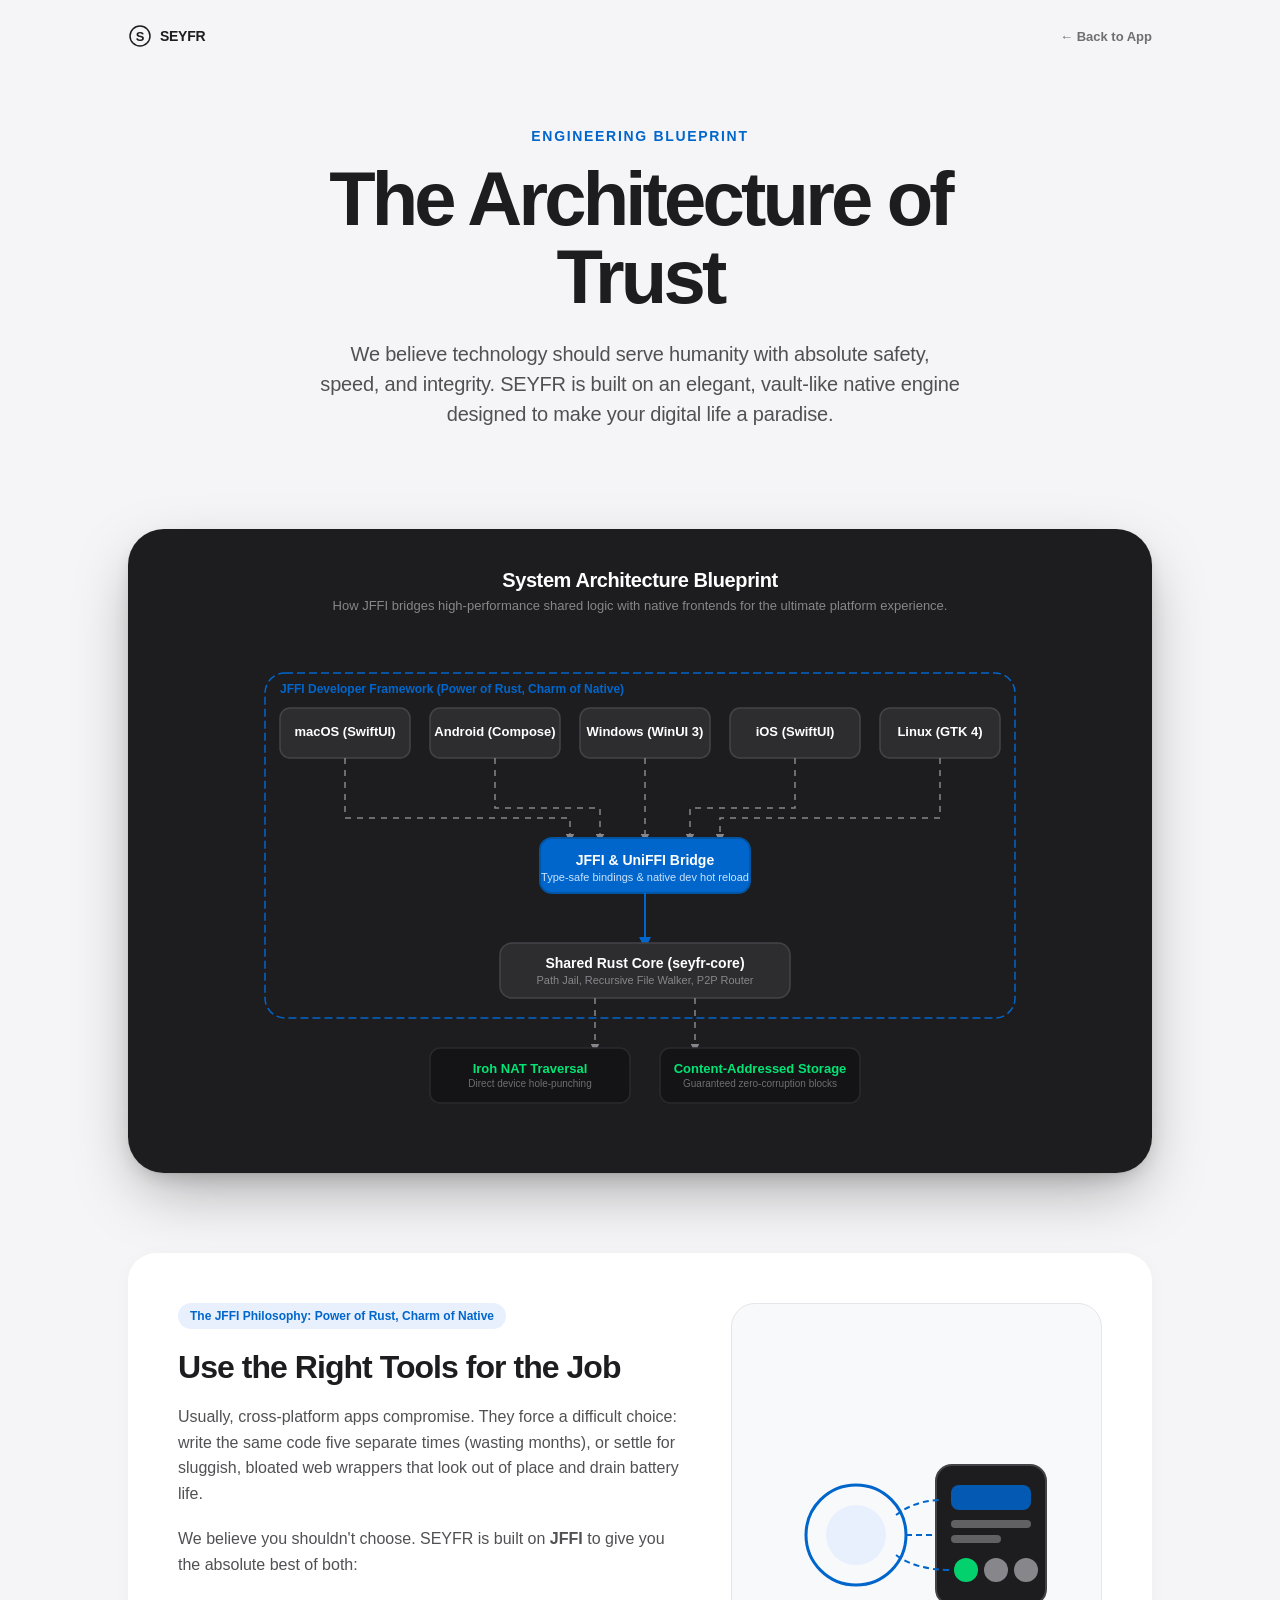
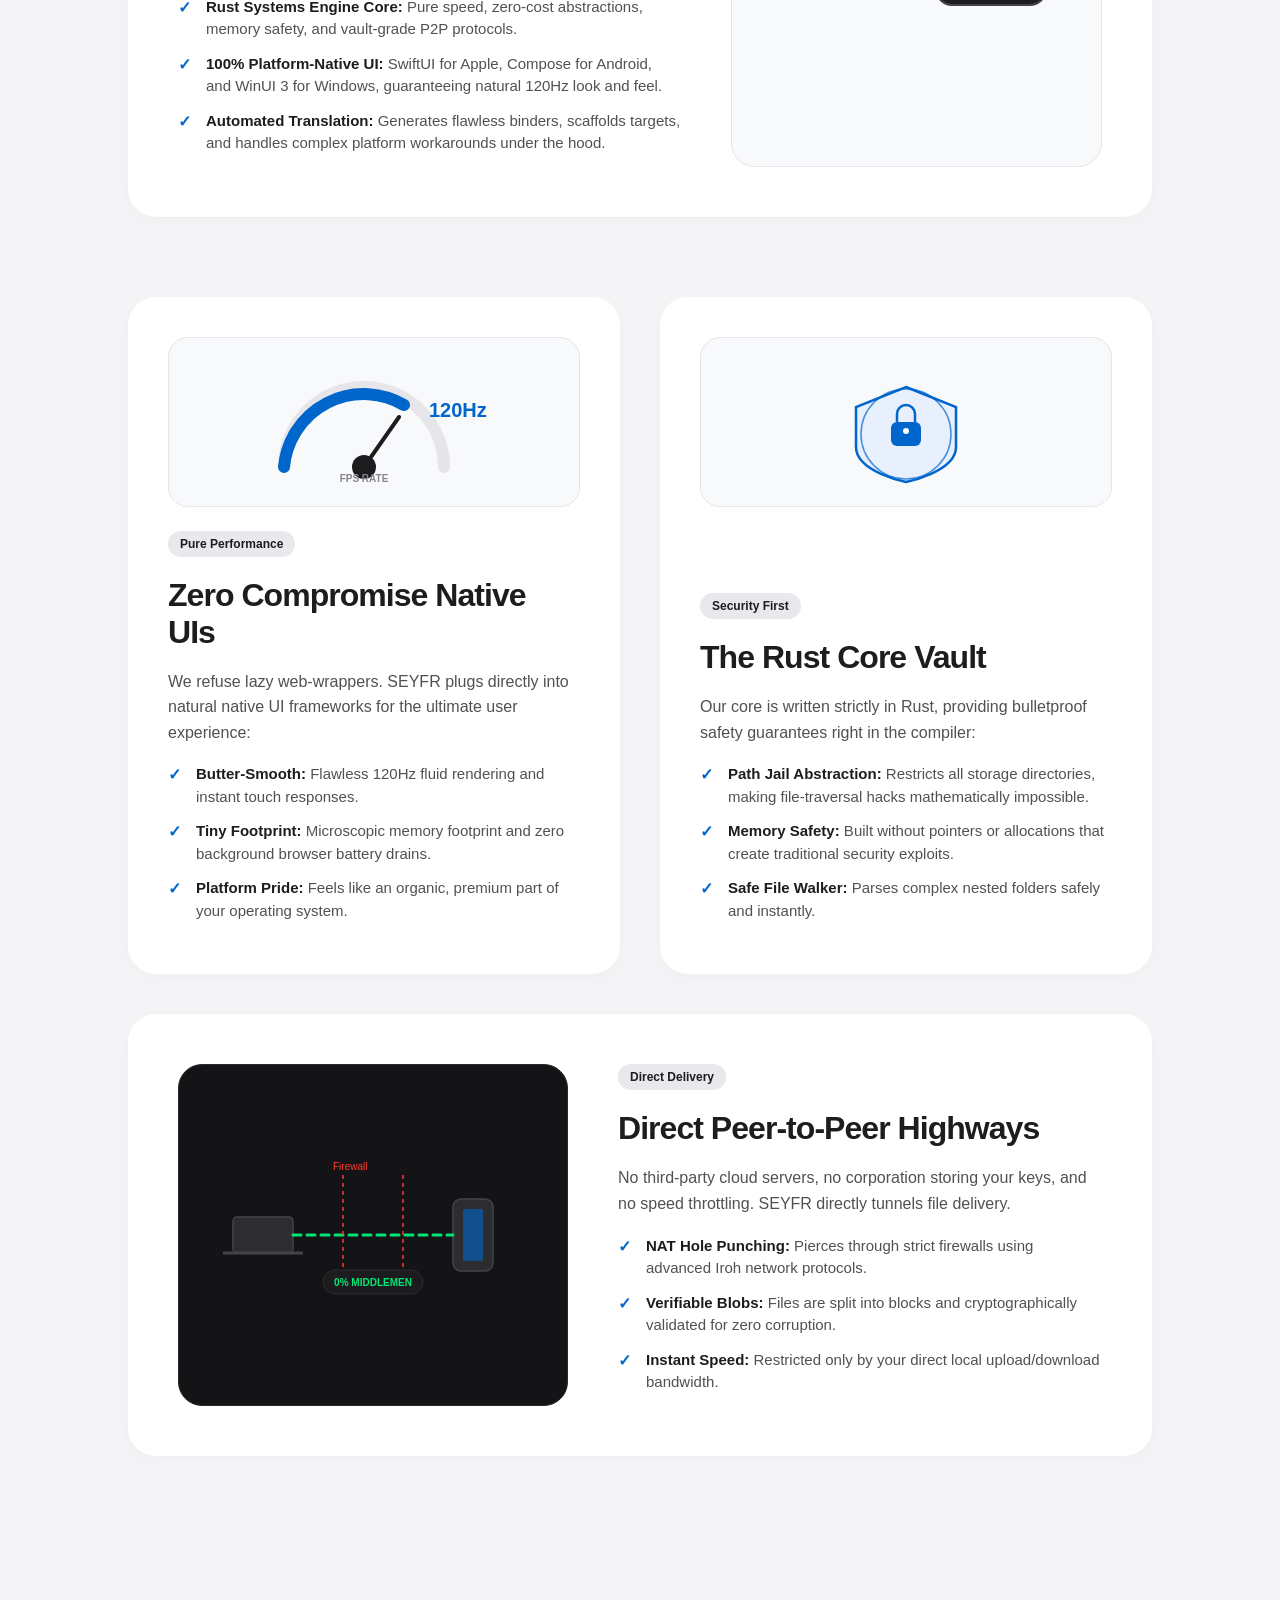
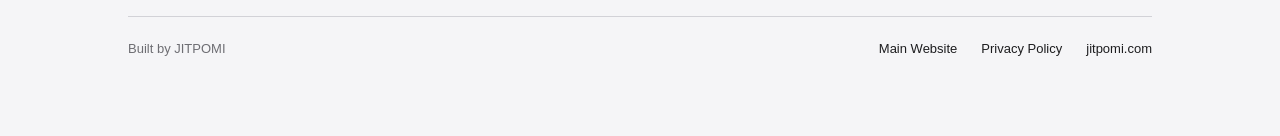
==== website/design.html @ f5f5ffbb "feat: design and architecture showcase page with pixel-perfect responsive vector blueprints" ====
<!DOCTYPE html>
<html lang="en">

<head>
  <meta charset="UTF-8">
  <meta name="viewport" content="width=device-width, initial-scale=1.0">
  <title>Architecture — SEYFR</title>
  
  <meta name="description" content="Explore the human-centric engineering, robust security, and seamless cross-platform native architecture behind SEYFR and JFFI." />

  <!-- Open Graph -->
  <meta property="og:title" content="Architecture — SEYFR" />
  <meta property="og:description" content="Explore the human-centric engineering, robust security, and seamless cross-platform native architecture behind SEYFR and JFFI." />
  <meta property="og:image" content="assets/seyfr-ogs/og-image.png" />
  <meta property="og:type" content="website" />
  
  <!-- Styling -->
  <style>
    * {
      box-sizing: border-box;
    }

    body {
      margin: 0;
      font-family: -apple-system, BlinkMacSystemFont, "SF Pro Display", "Segoe UI", sans-serif;
      background: #f5f5f7;
      color: #1d1d1f;
      -webkit-font-smoothing: antialiased;
    }

    .wrap {
      max-width: 1080px;
      margin: 0 auto;
      padding: 24px 28px 80px;
    }

    nav {
      display: flex;
      justify-content: space-between;
      align-items: center;
      color: #6e6e73;
      font-size: 14px;
    }

    .brand {
      font-weight: 600;
      color: #1d1d1f;
      letter-spacing: -0.02em;
      text-decoration: none;
    }

    .back-link {
      font-size: 13px;
      color: #6e6e73;
      text-decoration: none;
      font-weight: 600;
      transition: color 0.2s;
    }

    .back-link:hover {
      color: #1d1d1f;
    }

    .hero {
      padding: 80px 0 60px;
      text-align: center;
    }

    .eyebrow {
      font-size: 14px;
      text-transform: uppercase;
      letter-spacing: 0.12em;
      font-weight: 700;
      color: #0066cc;
      margin-bottom: 16px;
    }

    h1 {
      margin: 0 auto;
      max-width: 800px;
      font-size: clamp(42px, 6vw, 76px);
      line-height: 1.02;
      letter-spacing: -0.05em;
      font-weight: 700;
      color: #1d1d1f;
    }

    .sub {
      margin: 24px auto 0;
      max-width: 640px;
      font-size: 20px;
      line-height: 1.5;
      color: #515154;
      letter-spacing: -0.01em;
    }

    /* Architectural Blueprint Card */
    .blueprint-card {
      background: #1d1d1f;
      border-radius: 36px;
      padding: 40px;
      box-shadow: 
        0 1px 2px rgba(0, 0, 0, 0.05),
        0 8px 16px -2px rgba(0, 0, 0, 0.1),
        0 24px 64px -12px rgba(0, 0, 0, 0.35);
      margin: 40px 0 80px;
      color: #f5f5f7;
    }

    .blueprint-header {
      text-align: center;
      margin-bottom: 40px;
    }

    .blueprint-title {
      font-size: 20px;
      font-weight: 600;
      letter-spacing: -0.02em;
      color: #fff;
    }

    .blueprint-subtitle {
      font-size: 13px;
      color: #86868b;
      margin-top: 6px;
    }

    .diagram-container {
      width: 100%;
      overflow-x: auto;
      display: flex;
      justify-content: center;
      padding: 10px 0;
    }

    .diagram-container svg {
      max-width: 100%;
      height: auto;
      display: block;
    }

    /* Content Layout */
    .grid {
      display: grid;
      grid-template-columns: 1fr 1fr;
      gap: 40px;
      margin-bottom: 80px;
    }

    .card {
      background: #fff;
      border-radius: 28px;
      padding: 40px;
      box-shadow: 0 4px 20px rgba(0,0,0,0.03);
      display: flex;
      flex-direction: column;
      justify-content: space-between;
    }

    .full-width-card {
      grid-column: span 2;
      background: #fff;
      border-radius: 28px;
      padding: 50px;
      box-shadow: 0 4px 20px rgba(0,0,0,0.03);
      margin-bottom: 40px;
    }

    h2 {
      font-size: 32px;
      font-weight: 700;
      letter-spacing: -0.03em;
      margin: 0 0 18px;
      color: #1d1d1f;
    }

    p {
      font-size: 16px;
      line-height: 1.6;
      color: #515154;
      margin: 0 0 20px;
    }

    p:last-of-type {
      margin-bottom: 0;
    }

    .feature-badge {
      display: inline-flex;
      align-items: center;
      padding: 6px 12px;
      background: #e8e8ed;
      border-radius: 999px;
      color: #1d1d1f;
      font-size: 12px;
      font-weight: 600;
      margin-bottom: 20px;
      width: fit-content;
    }

    .jffi-badge {
      background: #e8f0fe;
      color: #0066cc;
    }

    /* SVG Animations & Interactions */
    .jffi-envelope {
      stroke-dasharray: 8, 4;
      animation: crawlBorder 20s linear infinite;
    }
    
    @keyframes crawlBorder {
      to { stroke-dashoffset: -120; }
    }
    
    .blueprint-flow-line {
      stroke-dasharray: 6, 6;
      animation: flowBlueParticles 1.5s linear infinite;
    }
    
    @keyframes flowBlueParticles {
      to { stroke-dashoffset: -24; }
    }

    .rust-gear {
      transform-origin: 100px 120px;
      animation: spinGear 15s linear infinite;
    }
    
    @keyframes spinGear {
      from { transform: rotate(0deg); }
      to { transform: rotate(360deg); }
    }
    
    .ffi-pulse {
      stroke-dasharray: 6, 4;
      animation: flowFFI 0.8s linear infinite;
    }
    
    @keyframes flowFFI {
      to { stroke-dashoffset: -20; }
    }
    
    .pulse-dot {
      animation: blinkDot 2s ease-in-out infinite alternate;
    }
    
    @keyframes blinkDot {
      0% { opacity: 0.3; }
      100% { opacity: 1; }
    }
    
    .speed-needle {
      transform-origin: 110px 110px;
      animation: swingNeedle 3.5s cubic-bezier(0.25, 1, 0.5, 1) infinite alternate;
    }
    
    @keyframes swingNeedle {
      0% { transform: rotate(-35deg); }
      30% { transform: rotate(15deg); }
      50% { transform: rotate(8deg); }
      70% { transform: rotate(18deg); }
      100% { transform: rotate(20deg); }
    }
    
    .neon-text {
      animation: neonGlow 1.5s ease-in-out infinite alternate;
    }
    
    @keyframes neonGlow {
      from { opacity: 0.85; filter: drop-shadow(0 0 1px #0066cc); }
      to { opacity: 1; filter: drop-shadow(0 0 5px #0066cc); }
    }
    
    .jail-boundary {
      transform-origin: 110px 77px;
      animation: spinJail 25s linear infinite;
    }
    
    @keyframes spinJail {
      from { transform: rotate(0deg); }
      to { transform: rotate(360deg); }
    }
    
    .shield-vault {
      transform-origin: 110px 77px;
      animation: protectPulse 3s ease-in-out infinite alternate;
    }
    
    @keyframes protectPulse {
      0% { transform: scale(0.97); }
      100% { transform: scale(1.03); }
    }
    
    .p2p-laser {
      stroke-dasharray: 8, 6;
      animation: sendPackets 1s linear infinite;
    }
    
    @keyframes sendPackets {
      to { stroke-dashoffset: -28; }
    }
    
    .firewall-line {
      animation: firewallPulse 1.8s ease-in-out infinite alternate;
    }
    
    @keyframes firewallPulse {
      0% { opacity: 0.25; }
      100% { opacity: 0.75; }
    }
    
    .pulsing-box {
      transition: all 0.3s ease;
    }
    
    .pulsing-box:hover {
      filter: drop-shadow(0 0 8px rgba(0, 102, 204, 0.4)) !important;
      transform: translateY(-2px);
    }


    .split-layout {
      display: grid;
      grid-template-columns: 1.15fr 0.85fr;
      gap: 50px;
      align-items: center;
    }
    
    .split-layout-reverse {
      display: grid;
      grid-template-columns: 0.85fr 1.15fr;
      gap: 50px;
      align-items: center;
    }
    
    .visual-panel {
      display: flex;
      justify-content: center;
      align-items: center;
      background: #f8f9fa;
      border-radius: 24px;
      padding: 24px;
      border: 1px solid #e5e5ea;
      height: 100%;
      min-height: 250px;
    }
    
    .dark-visual-panel {
      background: #141416;
      border: 1px solid #2a2a2e;
    }

    .card-visual-header {
      margin-bottom: 24px;
      background: #f8f9fa;
      border-radius: 20px;
      padding: 16px;
      display: flex;
      justify-content: center;
      align-items: center;
      border: 1px solid #e5e5ea;
      height: 170px;
    }
    
    .highlights-list {
      list-style: none;
      padding: 0;
      margin: 18px 0 0;
    }
    
    .highlights-list li {
      position: relative;
      padding-left: 28px;
      margin-bottom: 12px;
      font-size: 15px;
      line-height: 1.5;
      color: #515154;
    }
    
    .highlights-list li::before {
      content: "✓";
      position: absolute;
      left: 0;
      color: #0066cc;
      font-weight: 700;
      font-size: 16px;
    }

    .highlights-list li strong {
      color: #1d1d1f;
    }

    /* Footer */
    footer {
      margin-top: 120px;
      padding-top: 24px;
      border-top: 1px solid #d2d2d7;
      display: flex;
      justify-content: space-between;
      color: #6e6e73;
      font-size: 13px;
    }

    footer a {
      color: #1d1d1f;
      text-decoration: none;
      font-weight: 500;
    }

    @media (max-width: 768px) {
      .split-layout, .split-layout-reverse {
        grid-template-columns: 1fr;
        gap: 30px;
      }
      .grid {
        grid-template-columns: 1fr;
      }
      .full-width-card {
        grid-column: span 1;
        padding: 30px;
      }
      .card {
        padding: 30px;
      }
      h1 {
        font-size: 40px;
      }
      .hero {
        padding: 40px 0 20px;
      }
      footer {
        flex-direction: column;
        gap: 16px;
        align-items: center;
        text-align: center;
      }
    }
  </style>
</head>

<body>
  <div class="wrap">

    <!-- Navigation -->
    <nav>
      <a class="brand" href="index.html" style="display: flex; align-items: center; gap: 8px;">
        <svg aria-hidden="true" width="24" height="24" viewBox="0 0 24 24" fill="none" xmlns="http://www.w3.org/2000/svg">
          <circle cx="12" cy="12" r="10" stroke="#1d1d1f" stroke-width="1.5" />
          <text x="12" y="16.5" font-family="-apple-system, BlinkMacSystemFont, sans-serif" font-size="13" font-weight="600" fill="#1d1d1f" text-anchor="middle">S</text>
        </svg>
        SEYFR
      </a>
      <a class="back-link" href="index.html">← Back to App</a>
    </nav>

    <!-- Hero Header -->
    <main>
      <section class="hero">
        <div class="eyebrow">Engineering Blueprint</div>
        <h1>The Architecture of Trust</h1>
        <p class="sub">
          We believe technology should serve humanity with absolute safety, speed, and integrity. SEYFR is built on an elegant, vault-like native engine designed to make your digital life a paradise.
        </p>
      </section>

      <!-- Interactive SVG Diagram Blueprint Card -->
      <section class="blueprint-card">
        <div class="blueprint-header">
          <div class="blueprint-title">System Architecture Blueprint</div>
          <div class="blueprint-subtitle">How JFFI bridges high-performance shared logic with native frontends for the ultimate platform experience.</div>
        </div>

        <div class="diagram-container">
          <svg width="780" height="460" viewBox="0 0 780 460" fill="none" xmlns="http://www.w3.org/2000/svg">
             <!-- JFFI Orchestration Envelope (Surrounding all compilation/project steps) -->
             <rect class="jffi-envelope" x="15" y="10" width="750" height="345" rx="20" fill="none" stroke="#0066cc" stroke-width="1.5"/>
             <text x="30" y="30" font-family="-apple-system, sans-serif" font-size="12" fill="#0066cc" font-weight="700">JFFI Developer Framework (Power of Rust, Charm of Native)</text>
 
             <!-- UI Layer (Top, native wrappers) -->
             <rect x="30" y="45" width="130" height="50" rx="10" fill="#2d2d30" stroke="#444448" stroke-width="1.5"/>
             <text x="95" y="70" font-family="-apple-system, sans-serif" font-size="13" fill="#ffffff" text-anchor="middle" font-weight="600" dominant-baseline="middle">macOS (SwiftUI)</text>
 
             <rect x="180" y="45" width="130" height="50" rx="10" fill="#2d2d30" stroke="#444448" stroke-width="1.5"/>
             <text x="245" y="70" font-family="-apple-system, sans-serif" font-size="13" fill="#ffffff" text-anchor="middle" font-weight="600" dominant-baseline="middle">Android (Compose)</text>
 
             <rect x="330" y="45" width="130" height="50" rx="10" fill="#2d2d30" stroke="#444448" stroke-width="1.5"/>
             <text x="395" y="70" font-family="-apple-system, sans-serif" font-size="13" fill="#ffffff" text-anchor="middle" font-weight="600" dominant-baseline="middle">Windows (WinUI 3)</text>
 
             <rect x="480" y="45" width="130" height="50" rx="10" fill="#2d2d30" stroke="#444448" stroke-width="1.5"/>
             <text x="545" y="70" font-family="-apple-system, sans-serif" font-size="13" fill="#ffffff" text-anchor="middle" font-weight="600" dominant-baseline="middle">iOS (SwiftUI)</text>
 
             <rect x="630" y="45" width="120" height="50" rx="10" fill="#2d2d30" stroke="#444448" stroke-width="1.5"/>
             <text x="690" y="70" font-family="-apple-system, sans-serif" font-size="13" fill="#ffffff" text-anchor="middle" font-weight="600" dominant-baseline="middle">Linux (GTK 4)</text>
 
             <!-- Down Arrows from UI to FFI -->
             <path class="blueprint-flow-line" d="M 95 95 L 95 155 L 320 155 L 320 175" stroke="#86868b" stroke-width="1.5" marker-end="url(#arrow)"/>
             <path class="blueprint-flow-line" d="M 245 95 L 245 145 L 350 145 L 350 175" stroke="#86868b" stroke-width="1.5" marker-end="url(#arrow)"/>
             <path class="blueprint-flow-line" d="M 395 95 L 395 175" stroke="#86868b" stroke-width="1.5" marker-end="url(#arrow)"/>
             <path class="blueprint-flow-line" d="M 545 95 L 545 145 L 440 145 L 440 175" stroke="#86868b" stroke-width="1.5" marker-end="url(#arrow)"/>
             <path class="blueprint-flow-line" d="M 690 95 L 690 155 L 470 155 L 470 175" stroke="#86868b" stroke-width="1.5" marker-end="url(#arrow)"/>
 
             <!-- FFI Layer (Inside JFFI Envelope) -->
             <rect class="pulsing-box" x="290" y="175" width="210" height="55" rx="12" fill="#0066cc" stroke="#0055a5" stroke-width="2"/>
             <text x="395" y="202" font-family="-apple-system, sans-serif" font-size="14" fill="#ffffff" text-anchor="middle" font-weight="700">JFFI &amp; UniFFI Bridge</text>
             <text x="395" y="218" font-family="-apple-system, sans-serif" font-size="11" fill="#cbe3ff" text-anchor="middle">Type-safe bindings &amp; native dev hot reload</text>
 
             <!-- Down Arrow from FFI to Core -->
             <path d="M 395 230 L 395 280" stroke="#0066cc" stroke-width="2" marker-end="url(#blue-arrow)"/>
 
             <!-- Core Layer (Inside JFFI Envelope) -->
             <rect class="pulsing-box" x="250" y="280" width="290" height="55" rx="12" fill="#2d2d30" stroke="#444448" stroke-width="1.5"/>
             <text x="395" y="305" font-family="-apple-system, sans-serif" font-size="14" fill="#ffffff" text-anchor="middle" font-weight="700">Shared Rust Core (seyfr-core)</text>
             <text x="395" y="321" font-family="-apple-system, sans-serif" font-size="11" fill="#86868b" text-anchor="middle">Path Jail, Recursive File Walker, P2P Router</text>
 
             <!-- Down Arrows from Core to Network/Storage -->
             <path class="blueprint-flow-line" d="M 345 335 L 345 385" stroke="#86868b" stroke-width="1.5" marker-end="url(#arrow)"/>
             <path class="blueprint-flow-line" d="M 445 335 L 445 385" stroke="#86868b" stroke-width="1.5" marker-end="url(#arrow)"/>
 
             <!-- Network & Storage Layer (Bottom, outside JFFI) -->
             <rect x="180" y="385" width="200" height="55" rx="10" fill="#141416" stroke="#2a2a2e" stroke-width="1.5"/>
             <text x="280" y="410" font-family="-apple-system, sans-serif" font-size="13" fill="#00e676" text-anchor="middle" font-weight="600">Iroh NAT Traversal</text>
             <text x="280" y="424" font-family="-apple-system, sans-serif" font-size="10" fill="#6e6e73" text-anchor="middle">Direct device hole-punching</text>
 
             <rect x="410" y="385" width="200" height="55" rx="10" fill="#141416" stroke="#2a2a2e" stroke-width="1.5"/>
             <text x="510" y="410" font-family="-apple-system, sans-serif" font-size="13" fill="#00e676" text-anchor="middle" font-weight="600">Content-Addressed Storage</text>
             <text x="510" y="424" font-family="-apple-system, sans-serif" font-size="10" fill="#6e6e73" text-anchor="middle">Guaranteed zero-corruption blocks</text>
 
             <!-- Markers -->
             <defs>
               <marker id="arrow" viewBox="0 0 10 10" refX="5" refY="5" markerWidth="6" markerHeight="6" orient="auto-start-reverse">
                 <path d="M 0 0 L 10 5 L 0 10 z" fill="#86868b" />
               </marker>
               <marker id="blue-arrow" viewBox="0 0 10 10" refX="5" refY="5" markerWidth="6" markerHeight="6" orient="auto-start-reverse">
                 <path d="M 0 0 L 10 5 L 0 10 z" fill="#0066cc" />
               </marker>
             </defs>
          </svg>
        </div>
      </section>

      <!-- Deep Dive Content Cards -->
      <section class="grid">
        
        <div class="full-width-card">
          <div class="split-layout">
            <div>
              <div class="feature-badge jffi-badge">The JFFI Philosophy: Power of Rust, Charm of Native</div>
              <h2>Use the Right Tools for the Job</h2>
              <p>
                Usually, cross-platform apps compromise. They force a difficult choice: write the same code five separate times (wasting months), or settle for sluggish, bloated web wrappers that look out of place and drain battery life.
              </p>
              <p>
                We believe you shouldn't choose. SEYFR is built on <strong>JFFI</strong> to give you the absolute best of both:
              </p>
              <ul class="highlights-list">
                <li><strong>Rust Systems Engine Core:</strong> Pure speed, zero-cost abstractions, memory safety, and vault-grade P2P protocols.</li>
                <li><strong>100% Platform-Native UI:</strong> SwiftUI for Apple, Compose for Android, and WinUI 3 for Windows, guaranteeing natural 120Hz look and feel.</li>
                <li><strong>Automated Translation:</strong> Generates flawless binders, scaffolds targets, and handles complex platform workarounds under the hood.</li>
              </ul>
            </div>
            
            <div class="visual-panel">
              <!-- Inline SVG Gear & Device Widget Mashup -->
              <svg width="320" height="240" viewBox="0 0 320 240" fill="none" xmlns="http://www.w3.org/2000/svg">
                <!-- Rust Gear (Left) -->
                <circle class="rust-gear" cx="100" cy="120" r="50" fill="none" stroke="#0066cc" stroke-width="3"/>
                <circle cx="100" cy="120" r="30" fill="#e8f0fe"/>
                <!-- Native UI Widget Layout (Right) -->
                <rect x="180" y="50" width="110" height="140" rx="16" fill="#1d1d1f" stroke="#444448" stroke-width="2"/>
                <!-- Widget UI elements inside native preview -->
                <rect x="195" y="70" width="80" height="25" rx="8" fill="#0066cc" opacity="0.85"/>
                <rect x="195" y="105" width="80" height="8" rx="4" fill="#ffffff" opacity="0.3"/>
                <rect x="195" y="120" width="50" height="8" rx="4" fill="#ffffff" opacity="0.3"/>
                <circle cx="210" cy="155" r="12" fill="#00e676" opacity="0.9" class="pulse-dot"/>
                <circle cx="240" cy="155" r="12" fill="#86868b"/>
                <circle cx="270" cy="155" r="12" fill="#86868b"/>
                <!-- Connecting Laser Lines (FFI bridges) -->
                <path class="ffi-pulse" d="M 140 100 Q 160 85 185 85" stroke="#0066cc" stroke-width="2"/>
                <path class="ffi-pulse" d="M 150 120 L 180 120" stroke="#0066cc" stroke-width="2"/>
                <path class="ffi-pulse" d="M 140 140 Q 160 155 195 155" stroke="#0066cc" stroke-width="2"/>
              </svg>
            </div>
          </div>
        </div>

        <div class="card">
          <div class="card-visual-header">
            <!-- Sleek Frame Rate Speeder Graphic -->
            <svg width="240" height="130" viewBox="0 0 240 130" fill="none" xmlns="http://www.w3.org/2000/svg">
              <path d="M 30 110 A 80 80 0 0 1 190 110" stroke="#e5e5ea" stroke-width="12" stroke-linecap="round" fill="none"/>
              <path d="M 30 110 A 80 80 0 0 1 150 48" stroke="#0066cc" stroke-width="12" stroke-linecap="round" fill="none"/>
              <circle cx="110" cy="110" r="12" fill="#1d1d1f"/>
              <line class="speed-needle" x1="110" y1="110" x2="145" y2="60" stroke="#1d1d1f" stroke-width="4" stroke-linecap="round"/>
              <text x="110" y="125" font-family="-apple-system, sans-serif" font-size="10" fill="#86868b" text-anchor="middle" font-weight="600">FPS RATE</text>
              <text class="neon-text" x="175" y="60" font-family="-apple-system, sans-serif" font-size="20" fill="#0066cc" font-weight="800">120Hz</text>
            </svg>
          </div>
          <div>
            <div class="feature-badge">Pure Performance</div>
            <h2>Zero Compromise Native UIs</h2>
            <p>We refuse lazy web-wrappers. SEYFR plugs directly into natural native UI frameworks for the ultimate user experience:</p>
            <ul class="highlights-list">
              <li><strong>Butter-Smooth:</strong> Flawless 120Hz fluid rendering and instant touch responses.</li>
              <li><strong>Tiny Footprint:</strong> Microscopic memory footprint and zero background browser battery drains.</li>
              <li><strong>Platform Pride:</strong> Feels like an organic, premium part of your operating system.</li>
            </ul>
          </div>
        </div>

        <div class="card">
          <div class="card-visual-header">
            <!-- Path Jail / Shield Vault Graphic -->
            <svg width="220" height="130" viewBox="0 0 220 130" fill="none" xmlns="http://www.w3.org/2000/svg">
              <!-- Shield Outline -->
              <path class="shield-vault" d="M 110 30 L 160 50 L 160 90 C 160 115, 110 125, 110 125 C 110 125, 60 115, 60 90 L 60 50 z" fill="#e8f0fe" stroke="#0066cc" stroke-width="2.5"/>
              <!-- Safe Padlock Inner Ring -->
              <rect x="95" y="65" width="30" height="24" rx="6" fill="#0066cc"/>
              <path d="M 101 65 L 101 57 A 9 9 0 0 1 119 57 L 119 65" stroke="#0066cc" stroke-width="2.5" fill="none"/>
              <circle cx="110" cy="74" r="3" fill="#ffffff"/>
              <!-- Surrounding Jail bounds -->
              <circle class="jail-boundary" cx="110" cy="77" r="45" stroke="#0066cc" stroke-width="1.5" opacity="0.7"/>
            </svg>
          </div>
          <div>
            <div class="feature-badge">Security First</div>
            <h2>The Rust Core Vault</h2>
            <p>Our core is written strictly in Rust, providing bulletproof safety guarantees right in the compiler:</p>
            <ul class="highlights-list">
              <li><strong>Path Jail Abstraction:</strong> Restricts all storage directories, making file-traversal hacks mathematically impossible.</li>
              <li><strong>Memory Safety:</strong> Built without pointers or allocations that create traditional security exploits.</li>
              <li><strong>Safe File Walker:</strong> Parses complex nested folders safely and instantly.</li>
            </ul>
          </div>
        </div>

        <div class="full-width-card">
          <div class="split-layout-reverse">
            <div class="visual-panel dark-visual-panel">
              <!-- Peer-to-Peer Tunnel Graphic -->
              <svg width="340" height="220" viewBox="0 0 340 220" fill="none" xmlns="http://www.w3.org/2000/svg">
                <!-- Device Left (Laptop, centered exactly at y=110) -->
                <rect x="30" y="92" width="60" height="36" rx="4" fill="#2d2d30" stroke="#444448" stroke-width="1.5"/>
                <line x1="20" y1="128" x2="100" y2="128" stroke="#444448" stroke-width="3"/>
                <!-- Device Right (Phone, centered exactly at y=110) -->
                <rect x="250" y="74" width="40" height="72" rx="8" fill="#2d2d30" stroke="#444448" stroke-width="1.5"/>
                <rect x="260" y="84" width="20" height="52" rx="2" fill="#0066cc" opacity="0.6"/>
                <!-- Direct Connection Laser line, mathematically straight at y=110 -->
                <path class="p2p-laser" d="M 90 110 L 250 110" stroke="#00e676" stroke-width="3" stroke-linecap="round"/>
                <!-- Shielded Intermediary Firewalls (pierced!) -->
                <line class="firewall-line" x1="140" y1="50" x2="140" y2="170" stroke="#ff3b30" stroke-dasharray="4 4" stroke-width="1.5"/>
                <text class="firewall-line" x="130" y="45" font-family="-apple-system, sans-serif" font-size="10" fill="#ff3b30">Firewall</text>
                <line class="firewall-line" x1="200" y1="50" x2="200" y2="170" stroke="#ff3b30" stroke-dasharray="4 4" stroke-width="1.5"/>
                <!-- Direct Channel Badge -->
                <rect x="120" y="145" width="100" height="24" rx="12" fill="#1c1c1e" stroke="#2c2c2e" stroke-width="1"/>
                <text x="170" y="161" font-family="-apple-system, sans-serif" font-size="10" fill="#00e676" text-anchor="middle" font-weight="700">0% MIDDLEMEN</text>
              </svg>
            </div>
            
            <div>
              <div class="feature-badge">Direct Delivery</div>
              <h2>Direct Peer-to-Peer Highways</h2>
              <p>
                No third-party cloud servers, no corporation storing your keys, and no speed throttling. SEYFR directly tunnels file delivery.
              </p>
              <ul class="highlights-list">
                <li><strong>NAT Hole Punching:</strong> Pierces through strict firewalls using advanced Iroh network protocols.</li>
                <li><strong>Verifiable Blobs:</strong> Files are split into blocks and cryptographically validated for zero corruption.</li>
                <li><strong>Instant Speed:</strong> Restricted only by your direct local upload/download bandwidth.</li>
              </ul>
            </div>
          </div>
        </div>

      </section>
    </main>

    <!-- Footer -->
    <footer>
      <div>
        Built by JITPOMI
      </div>
      <div style="display: flex; gap: 24px; align-items: center;">
        <a href="index.html">Main Website</a>
        <a href="/privacy">Privacy Policy</a>
        <a href="https://jitpomi.com">jitpomi.com</a>
      </div>
    </footer>

  </div>
</body>

</html>
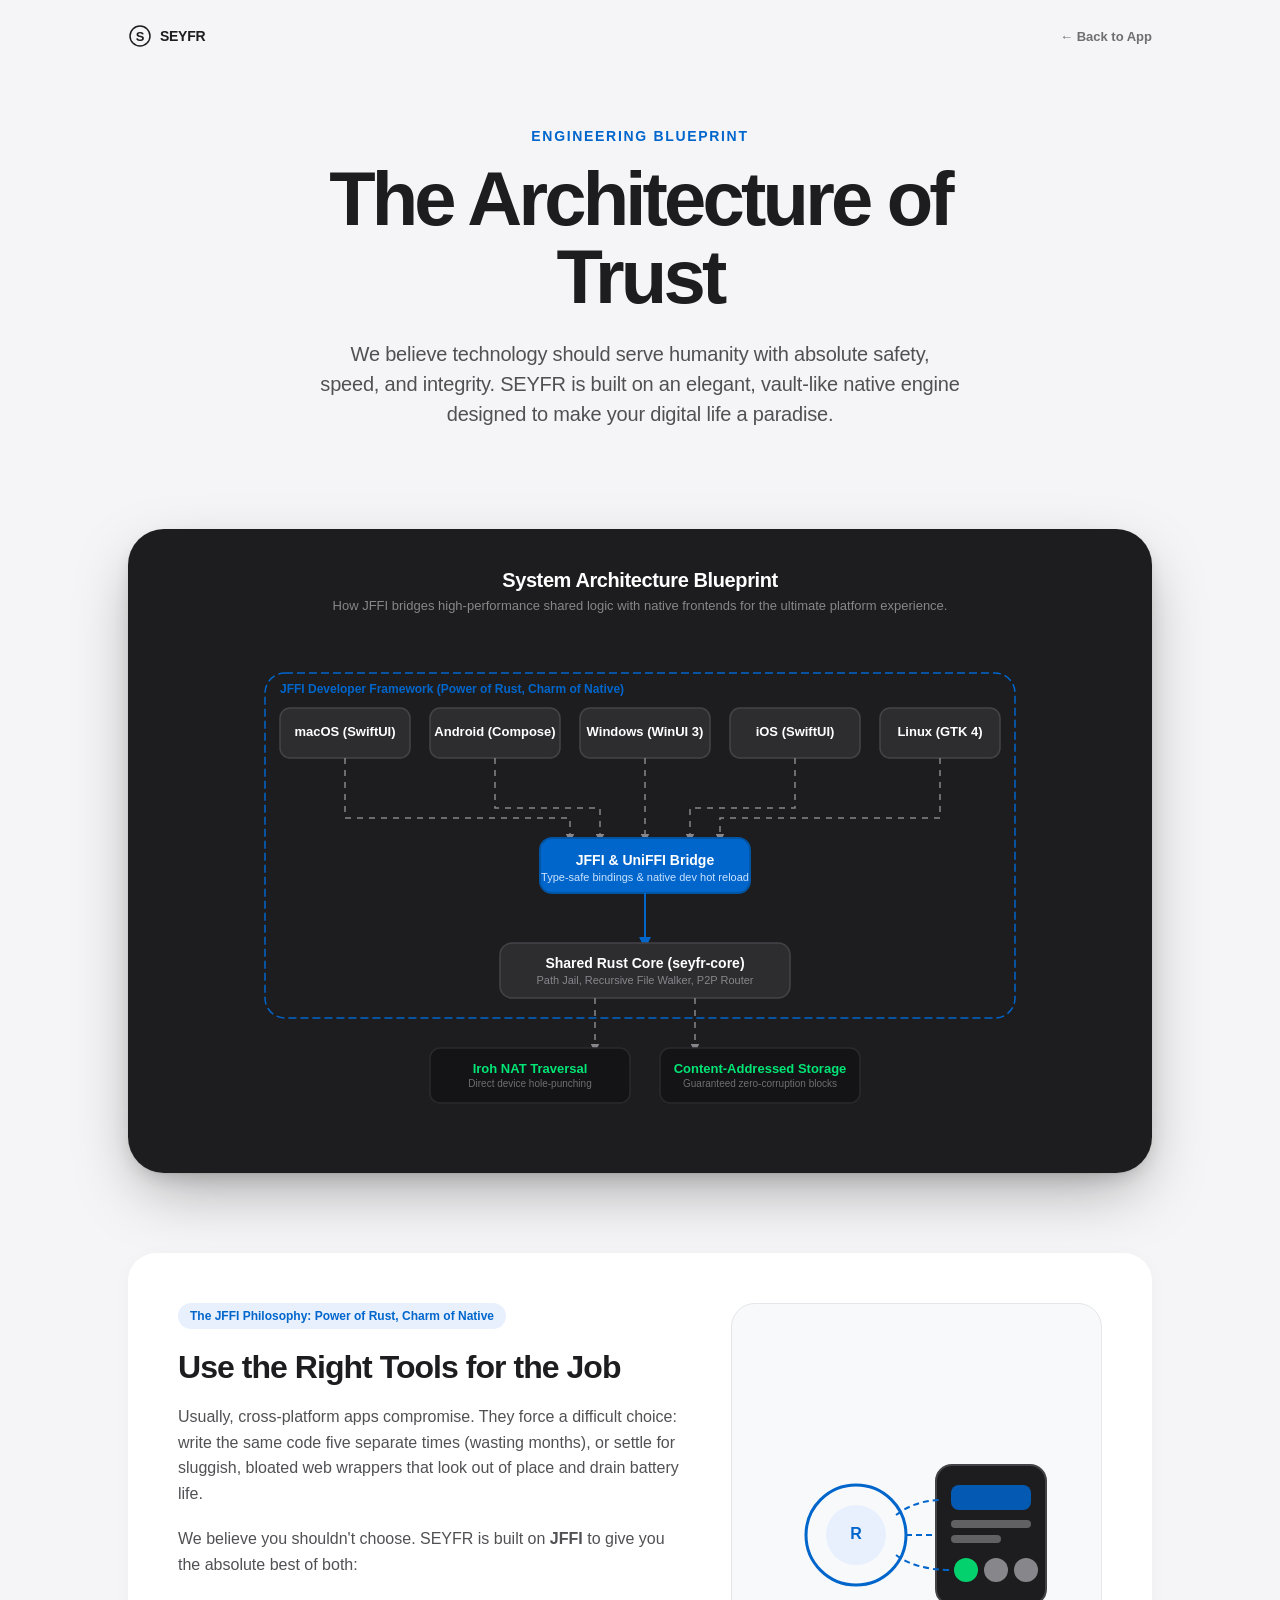
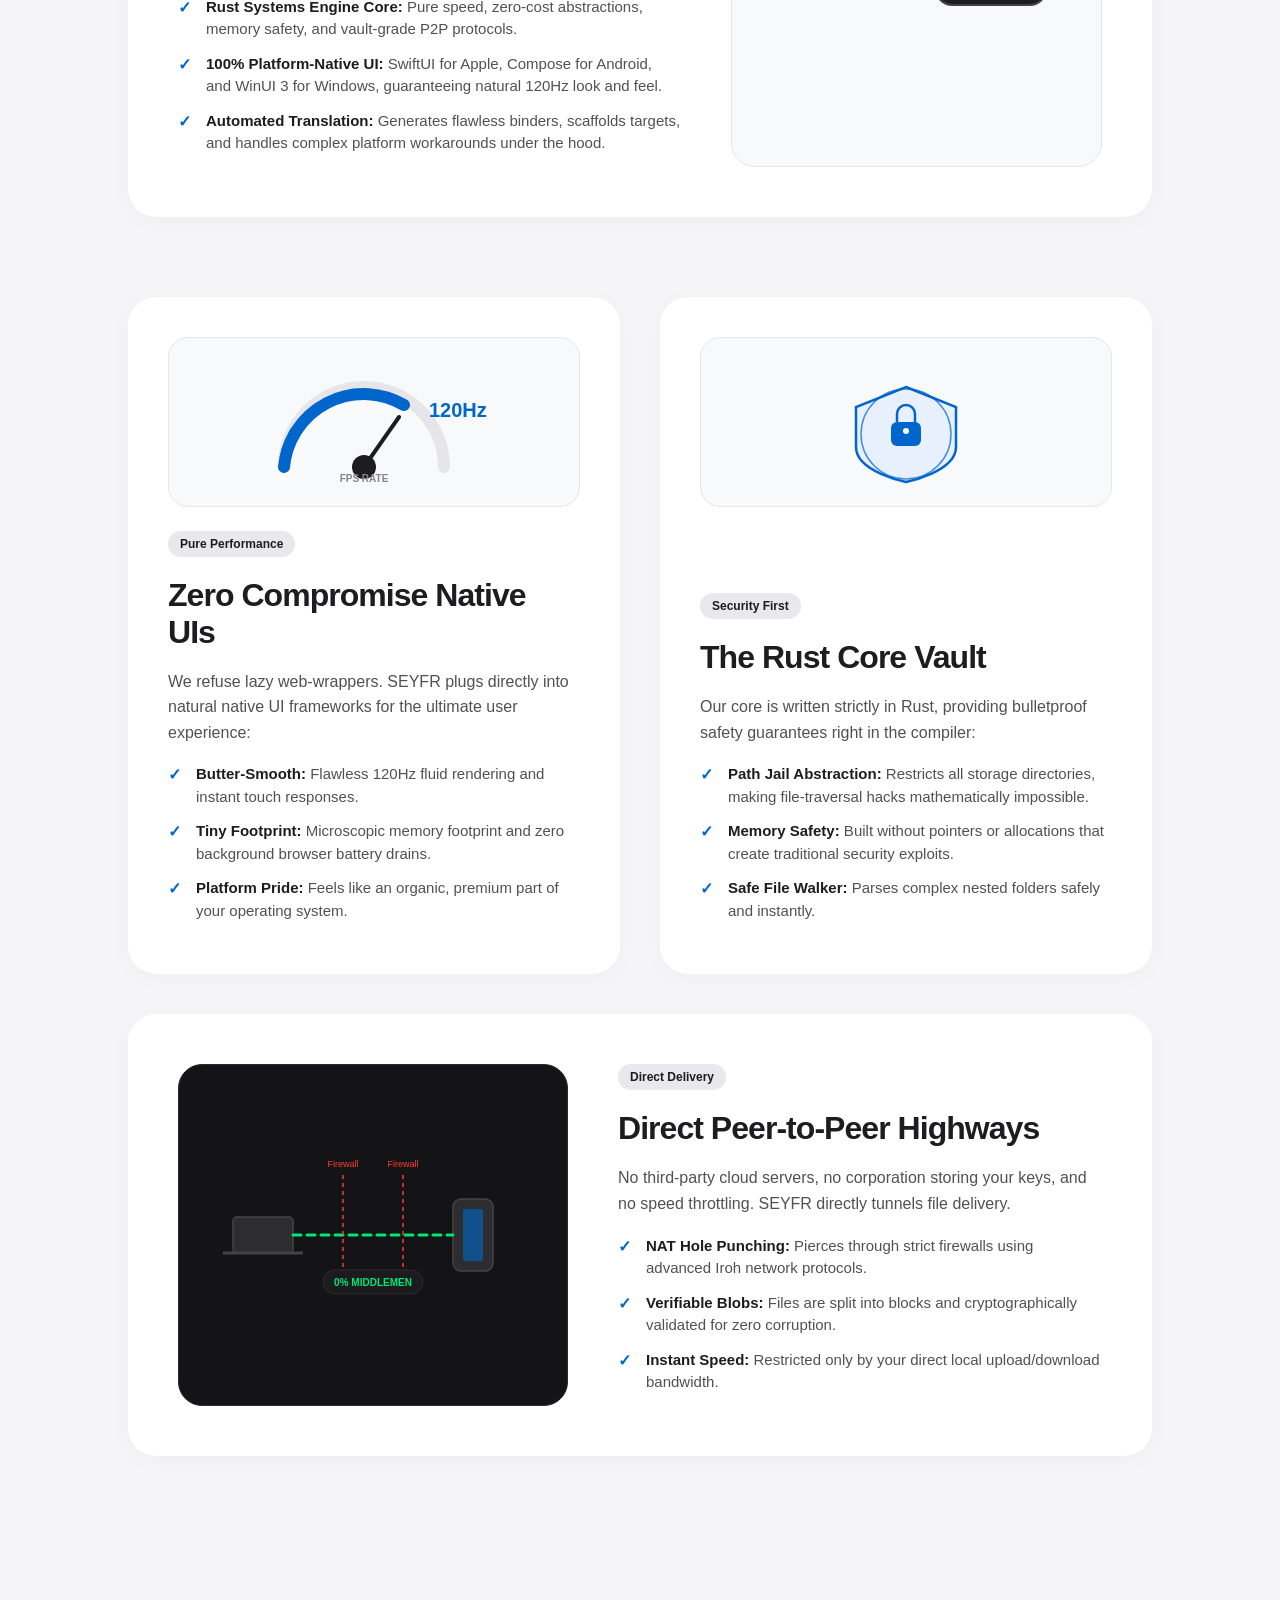
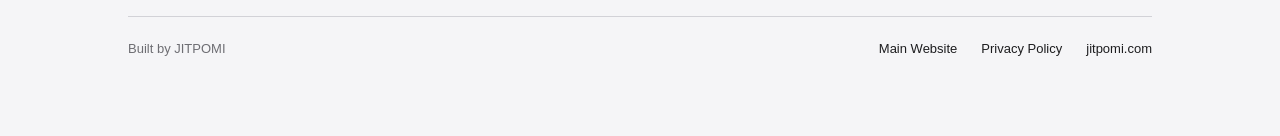
==== commit 058b0f91: "style: add Rust 'R' identifier and symmetric dual-firewall labels in visual cards" ====
--- a/website/design.html
+++ b/website/design.html
@@ -566,6 +566,7 @@
                 <!-- Rust Gear (Left) -->
                 <circle class="rust-gear" cx="100" cy="120" r="50" fill="none" stroke="#0066cc" stroke-width="3"/>
                 <circle cx="100" cy="120" r="30" fill="#e8f0fe"/>
+                <text x="100" y="120" font-family="-apple-system, sans-serif" font-size="16" fill="#0066cc" font-weight="800" text-anchor="middle" dominant-baseline="middle">R</text>
                 <!-- Native UI Widget Layout (Right) -->
                 <rect x="180" y="50" width="110" height="140" rx="16" fill="#1d1d1f" stroke="#444448" stroke-width="2"/>
                 <!-- Widget UI elements inside native preview -->
@@ -649,8 +650,9 @@
                 <path class="p2p-laser" d="M 90 110 L 250 110" stroke="#00e676" stroke-width="3" stroke-linecap="round"/>
                 <!-- Shielded Intermediary Firewalls (pierced!) -->
                 <line class="firewall-line" x1="140" y1="50" x2="140" y2="170" stroke="#ff3b30" stroke-dasharray="4 4" stroke-width="1.5"/>
-                <text class="firewall-line" x="130" y="45" font-family="-apple-system, sans-serif" font-size="10" fill="#ff3b30">Firewall</text>
+                <text class="firewall-line" x="140" y="42" font-family="-apple-system, sans-serif" font-size="9" fill="#ff3b30" text-anchor="middle">Firewall</text>
                 <line class="firewall-line" x1="200" y1="50" x2="200" y2="170" stroke="#ff3b30" stroke-dasharray="4 4" stroke-width="1.5"/>
+                <text class="firewall-line" x="200" y="42" font-family="-apple-system, sans-serif" font-size="9" fill="#ff3b30" text-anchor="middle">Firewall</text>
                 <!-- Direct Channel Badge -->
                 <rect x="120" y="145" width="100" height="24" rx="12" fill="#1c1c1e" stroke="#2c2c2e" stroke-width="1"/>
                 <text x="170" y="161" font-family="-apple-system, sans-serif" font-size="10" fill="#00e676" text-anchor="middle" font-weight="700">0% MIDDLEMEN</text>
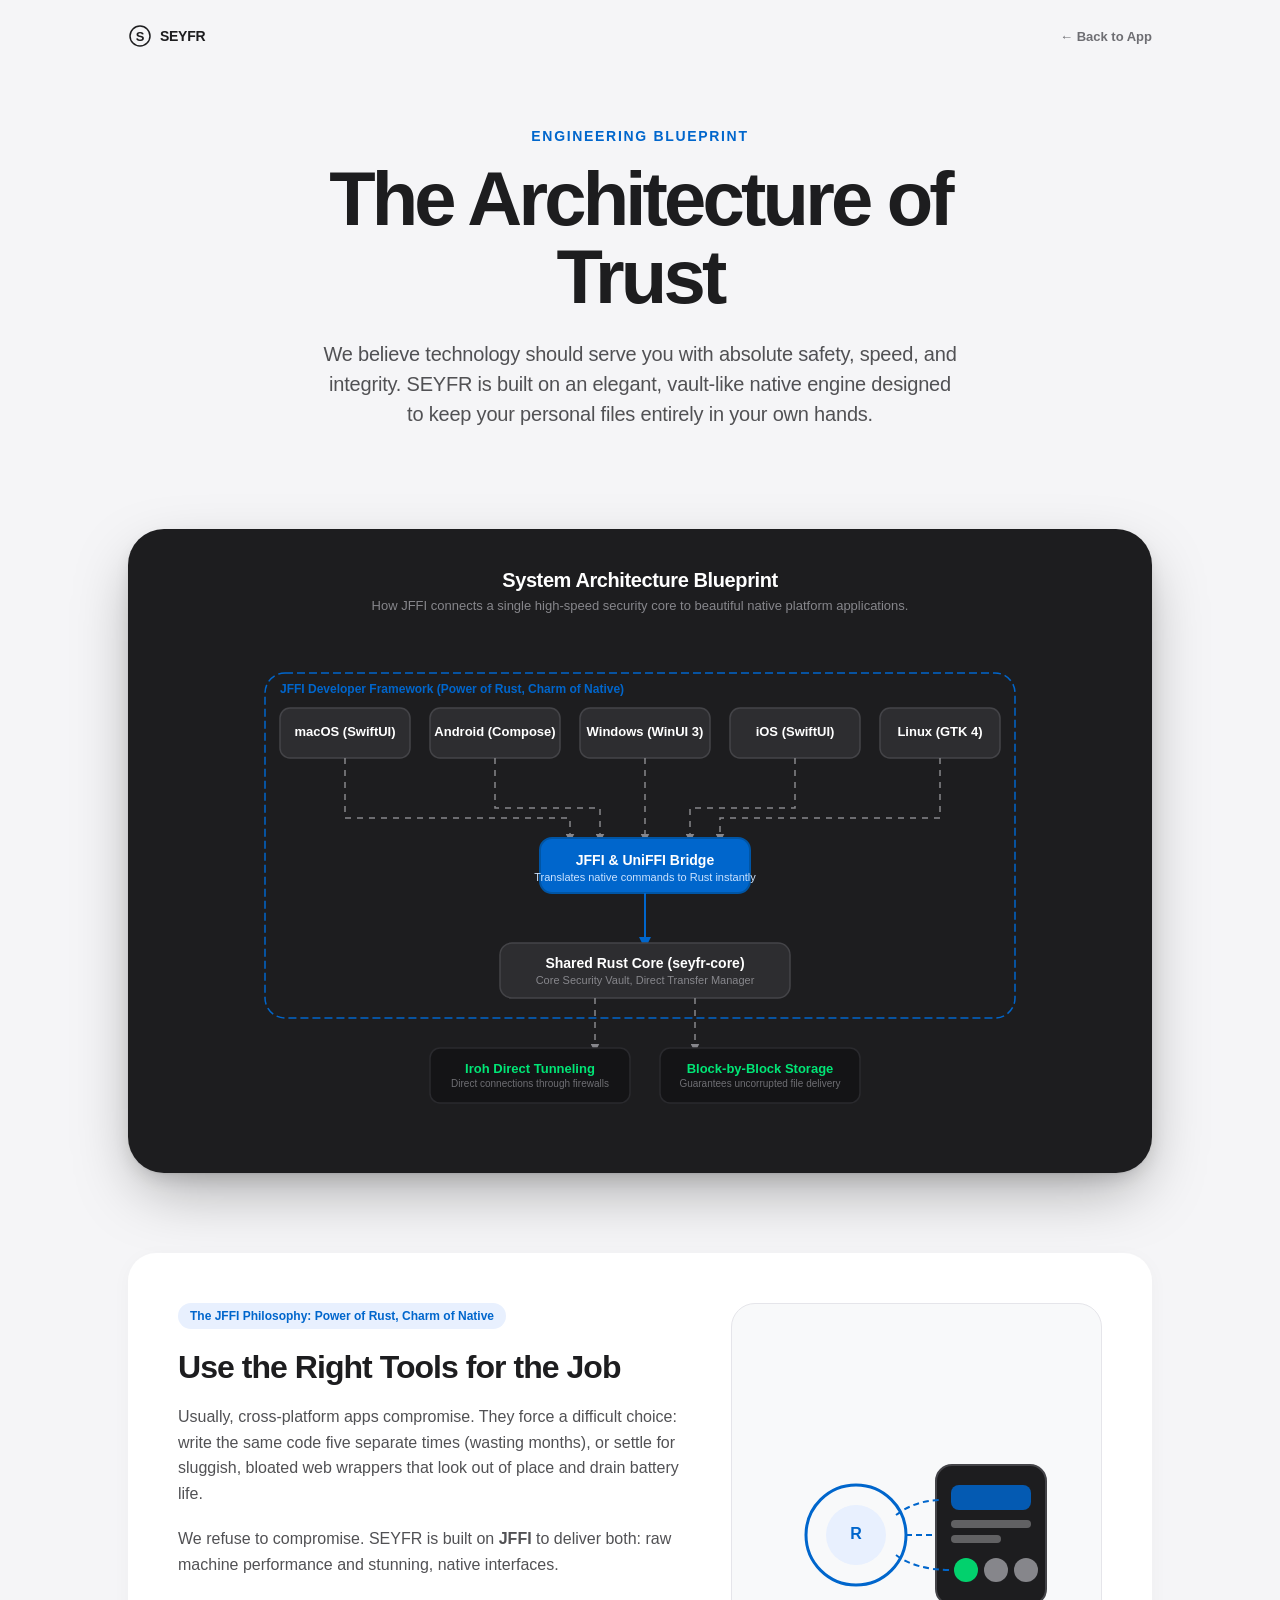
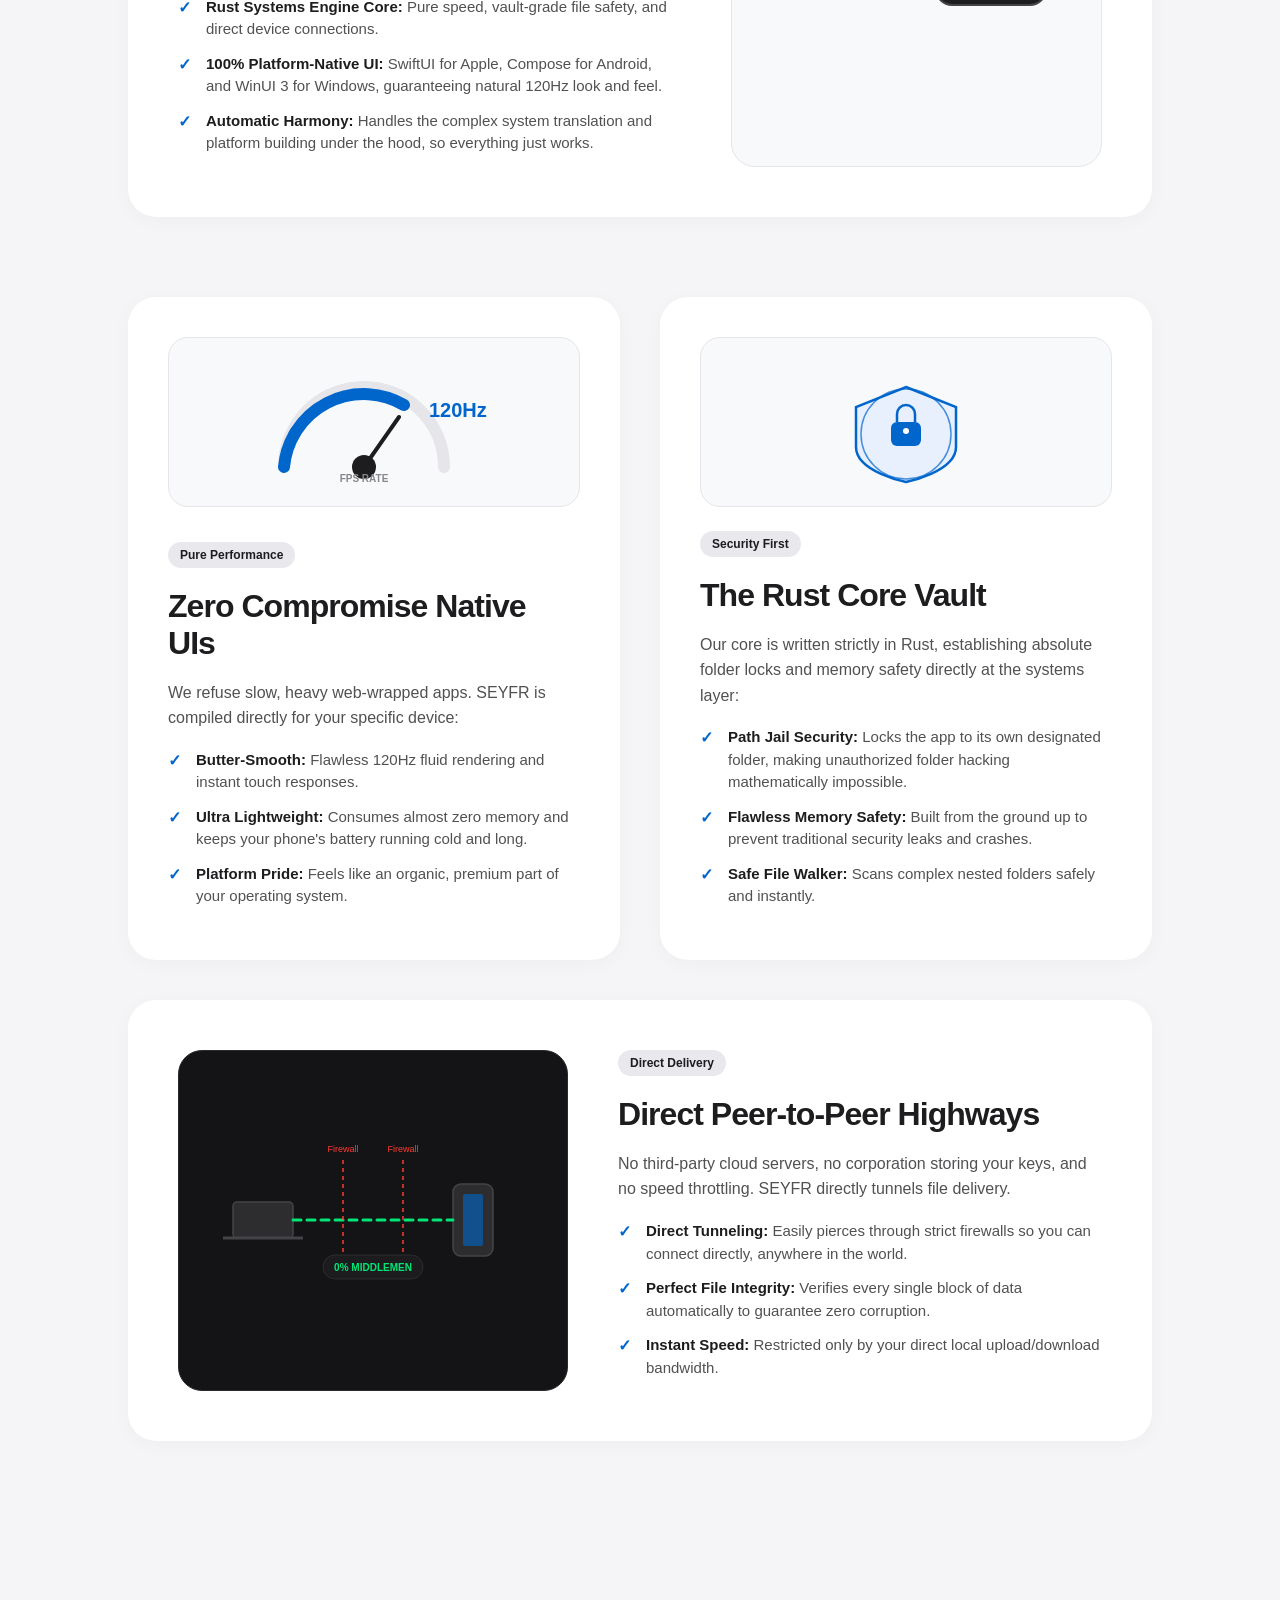
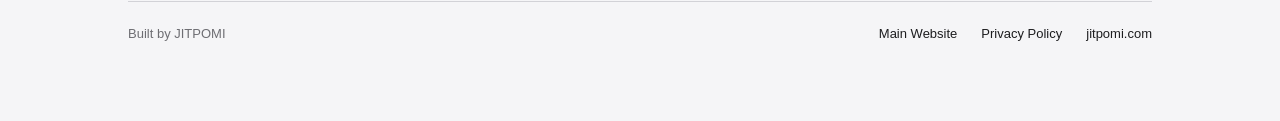
==== commit 855b3331: "copy: eliminate AI generator copy clichés, replacing with highly human, opinionated developer copy" ====
--- a/website/design.html
+++ b/website/design.html
@@ -460,7 +460,7 @@
         <div class="eyebrow">Engineering Blueprint</div>
         <h1>The Architecture of Trust</h1>
         <p class="sub">
-          We believe technology should serve humanity with absolute safety, speed, and integrity. SEYFR is built on an elegant, vault-like native engine designed to make your digital life a paradise.
+          We believe technology should serve you with absolute safety, speed, and integrity. SEYFR is built on an elegant, vault-like native engine designed to keep your personal files entirely in your own hands.
         </p>
       </section>
 
@@ -468,7 +468,7 @@
       <section class="blueprint-card">
         <div class="blueprint-header">
           <div class="blueprint-title">System Architecture Blueprint</div>
-          <div class="blueprint-subtitle">How JFFI bridges high-performance shared logic with native frontends for the ultimate platform experience.</div>
+          <div class="blueprint-subtitle">How JFFI connects a single high-speed security core to beautiful native platform applications.</div>
         </div>
 
         <div class="diagram-container">
@@ -503,7 +503,7 @@
              <!-- FFI Layer (Inside JFFI Envelope) -->
              <rect class="pulsing-box" x="290" y="175" width="210" height="55" rx="12" fill="#0066cc" stroke="#0055a5" stroke-width="2"/>
              <text x="395" y="202" font-family="-apple-system, sans-serif" font-size="14" fill="#ffffff" text-anchor="middle" font-weight="700">JFFI &amp; UniFFI Bridge</text>
-             <text x="395" y="218" font-family="-apple-system, sans-serif" font-size="11" fill="#cbe3ff" text-anchor="middle">Type-safe bindings &amp; native dev hot reload</text>
+             <text x="395" y="218" font-family="-apple-system, sans-serif" font-size="11" fill="#cbe3ff" text-anchor="middle">Translates native commands to Rust instantly</text>
  
              <!-- Down Arrow from FFI to Core -->
              <path d="M 395 230 L 395 280" stroke="#0066cc" stroke-width="2" marker-end="url(#blue-arrow)"/>
@@ -511,7 +511,7 @@
              <!-- Core Layer (Inside JFFI Envelope) -->
              <rect class="pulsing-box" x="250" y="280" width="290" height="55" rx="12" fill="#2d2d30" stroke="#444448" stroke-width="1.5"/>
              <text x="395" y="305" font-family="-apple-system, sans-serif" font-size="14" fill="#ffffff" text-anchor="middle" font-weight="700">Shared Rust Core (seyfr-core)</text>
-             <text x="395" y="321" font-family="-apple-system, sans-serif" font-size="11" fill="#86868b" text-anchor="middle">Path Jail, Recursive File Walker, P2P Router</text>
+             <text x="395" y="321" font-family="-apple-system, sans-serif" font-size="11" fill="#86868b" text-anchor="middle">Core Security Vault, Direct Transfer Manager</text>
  
              <!-- Down Arrows from Core to Network/Storage -->
              <path class="blueprint-flow-line" d="M 345 335 L 345 385" stroke="#86868b" stroke-width="1.5" marker-end="url(#arrow)"/>
@@ -519,12 +519,12 @@
  
              <!-- Network & Storage Layer (Bottom, outside JFFI) -->
              <rect x="180" y="385" width="200" height="55" rx="10" fill="#141416" stroke="#2a2a2e" stroke-width="1.5"/>
-             <text x="280" y="410" font-family="-apple-system, sans-serif" font-size="13" fill="#00e676" text-anchor="middle" font-weight="600">Iroh NAT Traversal</text>
-             <text x="280" y="424" font-family="-apple-system, sans-serif" font-size="10" fill="#6e6e73" text-anchor="middle">Direct device hole-punching</text>
+             <text x="280" y="410" font-family="-apple-system, sans-serif" font-size="13" fill="#00e676" text-anchor="middle" font-weight="600">Iroh Direct Tunneling</text>
+             <text x="280" y="424" font-family="-apple-system, sans-serif" font-size="10" fill="#6e6e73" text-anchor="middle">Direct connections through firewalls</text>
  
              <rect x="410" y="385" width="200" height="55" rx="10" fill="#141416" stroke="#2a2a2e" stroke-width="1.5"/>
-             <text x="510" y="410" font-family="-apple-system, sans-serif" font-size="13" fill="#00e676" text-anchor="middle" font-weight="600">Content-Addressed Storage</text>
-             <text x="510" y="424" font-family="-apple-system, sans-serif" font-size="10" fill="#6e6e73" text-anchor="middle">Guaranteed zero-corruption blocks</text>
+             <text x="510" y="410" font-family="-apple-system, sans-serif" font-size="13" fill="#00e676" text-anchor="middle" font-weight="600">Block-by-Block Storage</text>
+             <text x="510" y="424" font-family="-apple-system, sans-serif" font-size="10" fill="#6e6e73" text-anchor="middle">Guarantees uncorrupted file delivery</text>
  
              <!-- Markers -->
              <defs>
@@ -551,12 +551,12 @@
                 Usually, cross-platform apps compromise. They force a difficult choice: write the same code five separate times (wasting months), or settle for sluggish, bloated web wrappers that look out of place and drain battery life.
               </p>
               <p>
-                We believe you shouldn't choose. SEYFR is built on <strong>JFFI</strong> to give you the absolute best of both:
+                We refuse to compromise. SEYFR is built on <strong>JFFI</strong> to deliver both: raw machine performance and stunning, native interfaces.
               </p>
               <ul class="highlights-list">
-                <li><strong>Rust Systems Engine Core:</strong> Pure speed, zero-cost abstractions, memory safety, and vault-grade P2P protocols.</li>
+                <li><strong>Rust Systems Engine Core:</strong> Pure speed, vault-grade file safety, and direct device connections.</li>
                 <li><strong>100% Platform-Native UI:</strong> SwiftUI for Apple, Compose for Android, and WinUI 3 for Windows, guaranteeing natural 120Hz look and feel.</li>
-                <li><strong>Automated Translation:</strong> Generates flawless binders, scaffolds targets, and handles complex platform workarounds under the hood.</li>
+                <li><strong>Automatic Harmony:</strong> Handles the complex system translation and platform building under the hood, so everything just works.</li>
               </ul>
             </div>
             
@@ -600,10 +600,10 @@
           <div>
             <div class="feature-badge">Pure Performance</div>
             <h2>Zero Compromise Native UIs</h2>
-            <p>We refuse lazy web-wrappers. SEYFR plugs directly into natural native UI frameworks for the ultimate user experience:</p>
+            <p>We refuse slow, heavy web-wrapped apps. SEYFR is compiled directly for your specific device:</p>
             <ul class="highlights-list">
               <li><strong>Butter-Smooth:</strong> Flawless 120Hz fluid rendering and instant touch responses.</li>
-              <li><strong>Tiny Footprint:</strong> Microscopic memory footprint and zero background browser battery drains.</li>
+              <li><strong>Ultra Lightweight:</strong> Consumes almost zero memory and keeps your phone's battery running cold and long.</li>
               <li><strong>Platform Pride:</strong> Feels like an organic, premium part of your operating system.</li>
             </ul>
           </div>
@@ -626,11 +626,11 @@
           <div>
             <div class="feature-badge">Security First</div>
             <h2>The Rust Core Vault</h2>
-            <p>Our core is written strictly in Rust, providing bulletproof safety guarantees right in the compiler:</p>
+            <p>Our core is written strictly in Rust, establishing absolute folder locks and memory safety directly at the systems layer:</p>
             <ul class="highlights-list">
-              <li><strong>Path Jail Abstraction:</strong> Restricts all storage directories, making file-traversal hacks mathematically impossible.</li>
-              <li><strong>Memory Safety:</strong> Built without pointers or allocations that create traditional security exploits.</li>
-              <li><strong>Safe File Walker:</strong> Parses complex nested folders safely and instantly.</li>
+              <li><strong>Path Jail Security:</strong> Locks the app to its own designated folder, making unauthorized folder hacking mathematically impossible.</li>
+              <li><strong>Flawless Memory Safety:</strong> Built from the ground up to prevent traditional security leaks and crashes.</li>
+              <li><strong>Safe File Walker:</strong> Scans complex nested folders safely and instantly.</li>
             </ul>
           </div>
         </div>
@@ -666,8 +666,8 @@
                 No third-party cloud servers, no corporation storing your keys, and no speed throttling. SEYFR directly tunnels file delivery.
               </p>
               <ul class="highlights-list">
-                <li><strong>NAT Hole Punching:</strong> Pierces through strict firewalls using advanced Iroh network protocols.</li>
-                <li><strong>Verifiable Blobs:</strong> Files are split into blocks and cryptographically validated for zero corruption.</li>
+                <li><strong>Direct Tunneling:</strong> Easily pierces through strict firewalls so you can connect directly, anywhere in the world.</li>
+                <li><strong>Perfect File Integrity:</strong> Verifies every single block of data automatically to guarantee zero corruption.</li>
                 <li><strong>Instant Speed:</strong> Restricted only by your direct local upload/download bandwidth.</li>
               </ul>
             </div>
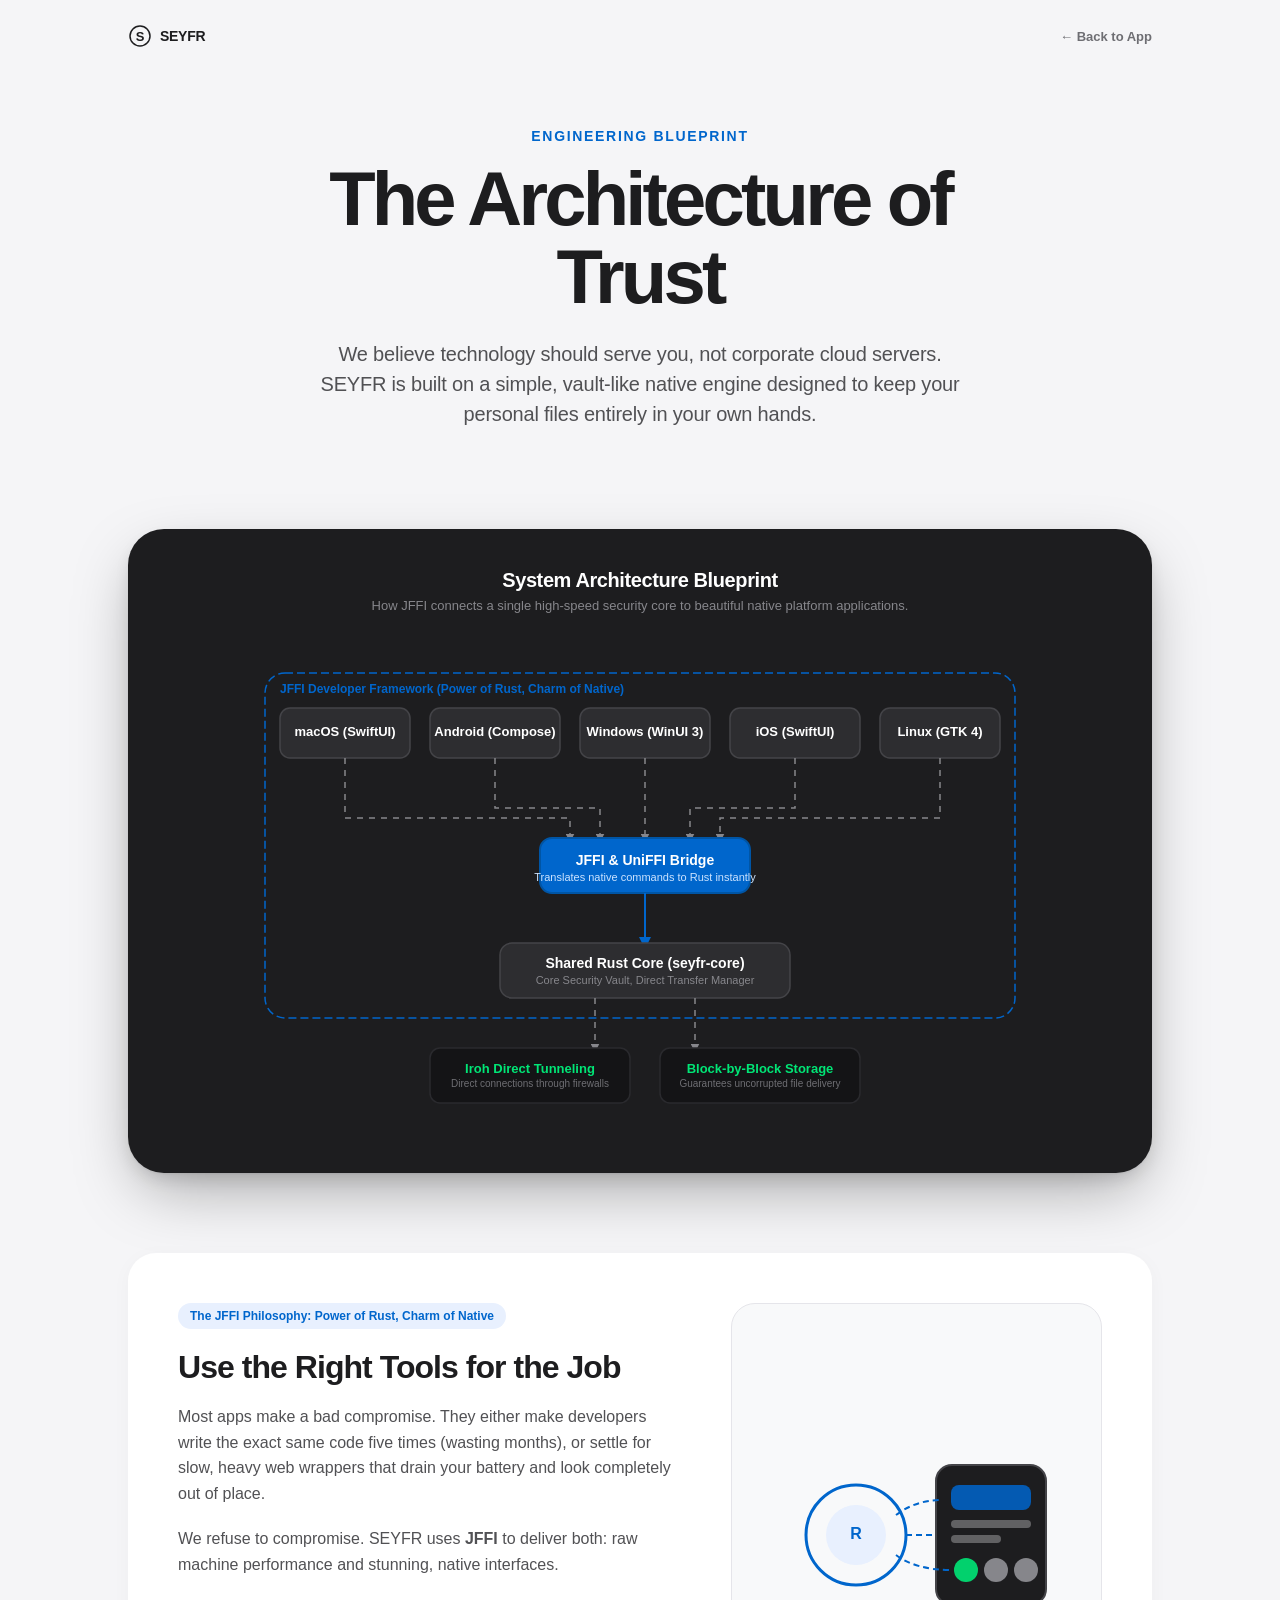
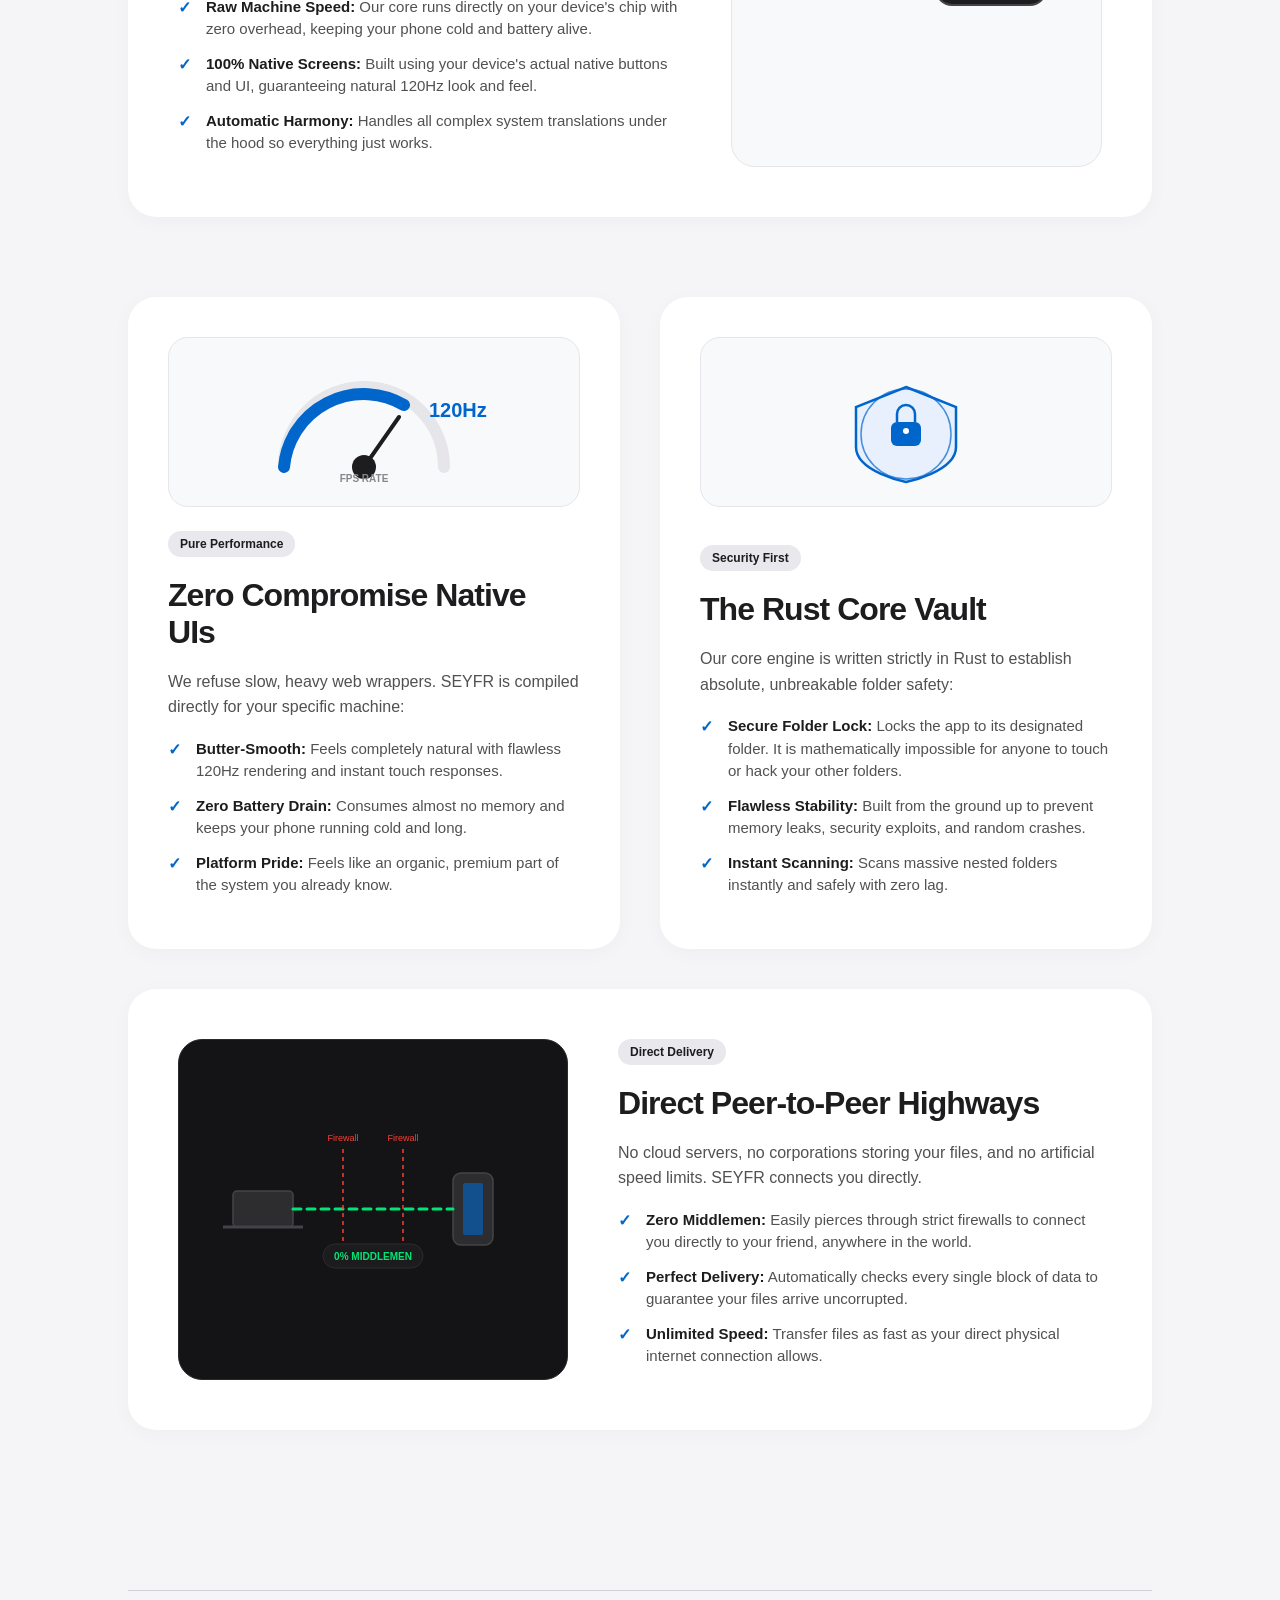
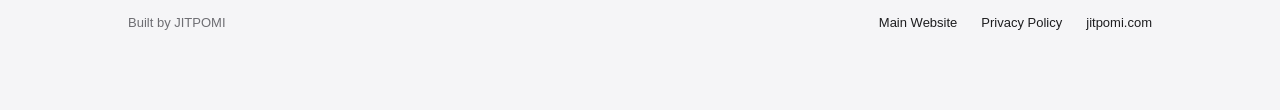
==== commit a8dcd002: "copy: simplify entire architecture blueprint card copy to down-to-earth, high-value human language" ====
--- a/website/design.html
+++ b/website/design.html
@@ -460,7 +460,7 @@
         <div class="eyebrow">Engineering Blueprint</div>
         <h1>The Architecture of Trust</h1>
         <p class="sub">
-          We believe technology should serve you with absolute safety, speed, and integrity. SEYFR is built on an elegant, vault-like native engine designed to keep your personal files entirely in your own hands.
+          We believe technology should serve you, not corporate cloud servers. SEYFR is built on a simple, vault-like native engine designed to keep your personal files entirely in your own hands.
         </p>
       </section>
 
@@ -548,15 +548,15 @@
               <div class="feature-badge jffi-badge">The JFFI Philosophy: Power of Rust, Charm of Native</div>
               <h2>Use the Right Tools for the Job</h2>
               <p>
-                Usually, cross-platform apps compromise. They force a difficult choice: write the same code five separate times (wasting months), or settle for sluggish, bloated web wrappers that look out of place and drain battery life.
+                Most apps make a bad compromise. They either make developers write the exact same code five times (wasting months), or settle for slow, heavy web wrappers that drain your battery and look completely out of place.
               </p>
               <p>
-                We refuse to compromise. SEYFR is built on <strong>JFFI</strong> to deliver both: raw machine performance and stunning, native interfaces.
+                We refuse to compromise. SEYFR uses <strong>JFFI</strong> to deliver both: raw machine performance and stunning, native interfaces.
               </p>
               <ul class="highlights-list">
-                <li><strong>Rust Systems Engine Core:</strong> Pure speed, vault-grade file safety, and direct device connections.</li>
-                <li><strong>100% Platform-Native UI:</strong> SwiftUI for Apple, Compose for Android, and WinUI 3 for Windows, guaranteeing natural 120Hz look and feel.</li>
-                <li><strong>Automatic Harmony:</strong> Handles the complex system translation and platform building under the hood, so everything just works.</li>
+                <li><strong>Raw Machine Speed:</strong> Our core runs directly on your device's chip with zero overhead, keeping your phone cold and battery alive.</li>
+                <li><strong>100% Native Screens:</strong> Built using your device's actual native buttons and UI, guaranteeing natural 120Hz look and feel.</li>
+                <li><strong>Automatic Harmony:</strong> Handles all complex system translations under the hood so everything just works.</li>
               </ul>
             </div>
             
@@ -600,11 +600,11 @@
           <div>
             <div class="feature-badge">Pure Performance</div>
             <h2>Zero Compromise Native UIs</h2>
-            <p>We refuse slow, heavy web-wrapped apps. SEYFR is compiled directly for your specific device:</p>
+            <p>We refuse slow, heavy web wrappers. SEYFR is compiled directly for your specific machine:</p>
             <ul class="highlights-list">
-              <li><strong>Butter-Smooth:</strong> Flawless 120Hz fluid rendering and instant touch responses.</li>
-              <li><strong>Ultra Lightweight:</strong> Consumes almost zero memory and keeps your phone's battery running cold and long.</li>
-              <li><strong>Platform Pride:</strong> Feels like an organic, premium part of your operating system.</li>
+              <li><strong>Butter-Smooth:</strong> Feels completely natural with flawless 120Hz rendering and instant touch responses.</li>
+              <li><strong>Zero Battery Drain:</strong> Consumes almost no memory and keeps your phone running cold and long.</li>
+              <li><strong>Platform Pride:</strong> Feels like an organic, premium part of the system you already know.</li>
             </ul>
           </div>
         </div>
@@ -626,11 +626,11 @@
           <div>
             <div class="feature-badge">Security First</div>
             <h2>The Rust Core Vault</h2>
-            <p>Our core is written strictly in Rust, establishing absolute folder locks and memory safety directly at the systems layer:</p>
+            <p>Our core engine is written strictly in Rust to establish absolute, unbreakable folder safety:</p>
             <ul class="highlights-list">
-              <li><strong>Path Jail Security:</strong> Locks the app to its own designated folder, making unauthorized folder hacking mathematically impossible.</li>
-              <li><strong>Flawless Memory Safety:</strong> Built from the ground up to prevent traditional security leaks and crashes.</li>
-              <li><strong>Safe File Walker:</strong> Scans complex nested folders safely and instantly.</li>
+              <li><strong>Secure Folder Lock:</strong> Locks the app to its designated folder. It is mathematically impossible for anyone to touch or hack your other folders.</li>
+              <li><strong>Flawless Stability:</strong> Built from the ground up to prevent memory leaks, security exploits, and random crashes.</li>
+              <li><strong>Instant Scanning:</strong> Scans massive nested folders instantly and safely with zero lag.</li>
             </ul>
           </div>
         </div>
@@ -663,12 +663,12 @@
               <div class="feature-badge">Direct Delivery</div>
               <h2>Direct Peer-to-Peer Highways</h2>
               <p>
-                No third-party cloud servers, no corporation storing your keys, and no speed throttling. SEYFR directly tunnels file delivery.
+                No cloud servers, no corporations storing your files, and no artificial speed limits. SEYFR connects you directly.
               </p>
               <ul class="highlights-list">
-                <li><strong>Direct Tunneling:</strong> Easily pierces through strict firewalls so you can connect directly, anywhere in the world.</li>
-                <li><strong>Perfect File Integrity:</strong> Verifies every single block of data automatically to guarantee zero corruption.</li>
-                <li><strong>Instant Speed:</strong> Restricted only by your direct local upload/download bandwidth.</li>
+                <li><strong>Zero Middlemen:</strong> Easily pierces through strict firewalls to connect you directly to your friend, anywhere in the world.</li>
+                <li><strong>Perfect Delivery:</strong> Automatically checks every single block of data to guarantee your files arrive uncorrupted.</li>
+                <li><strong>Unlimited Speed:</strong> Transfer files as fast as your direct physical internet connection allows.</li>
               </ul>
             </div>
           </div>
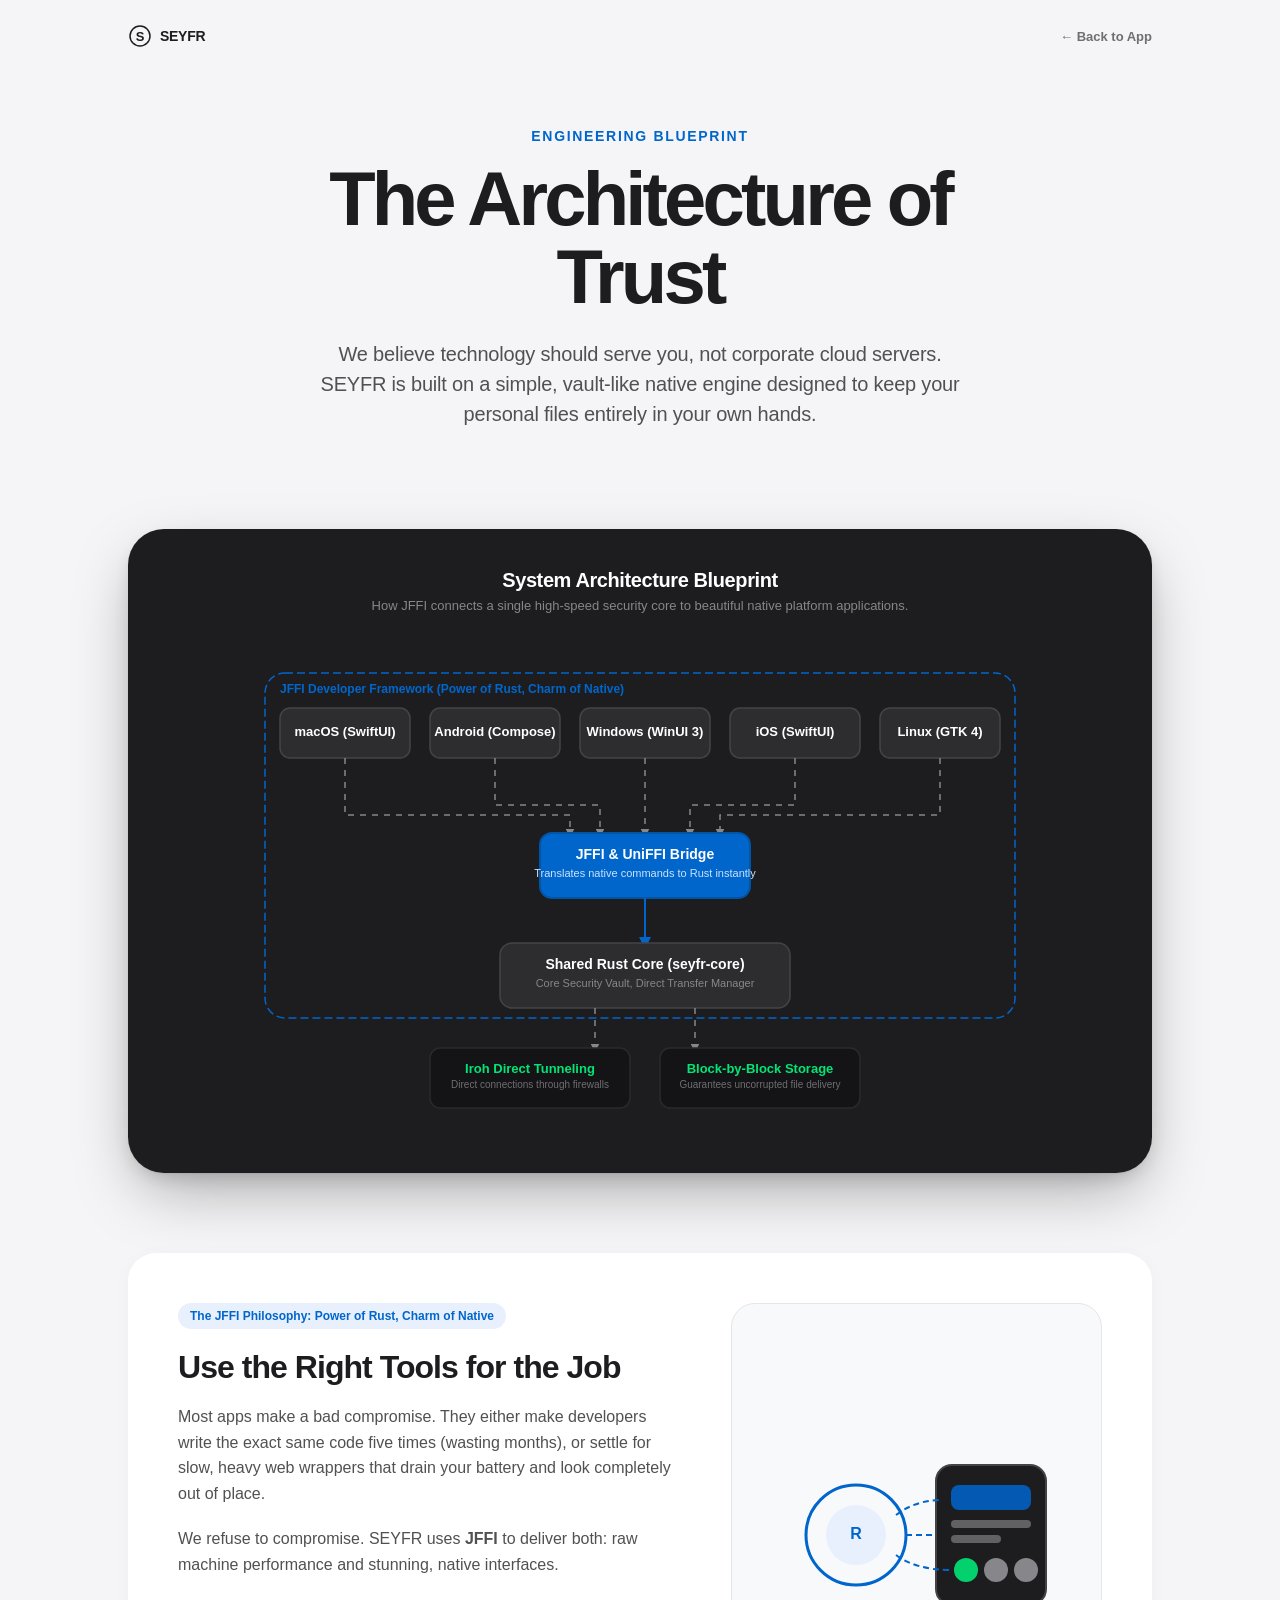
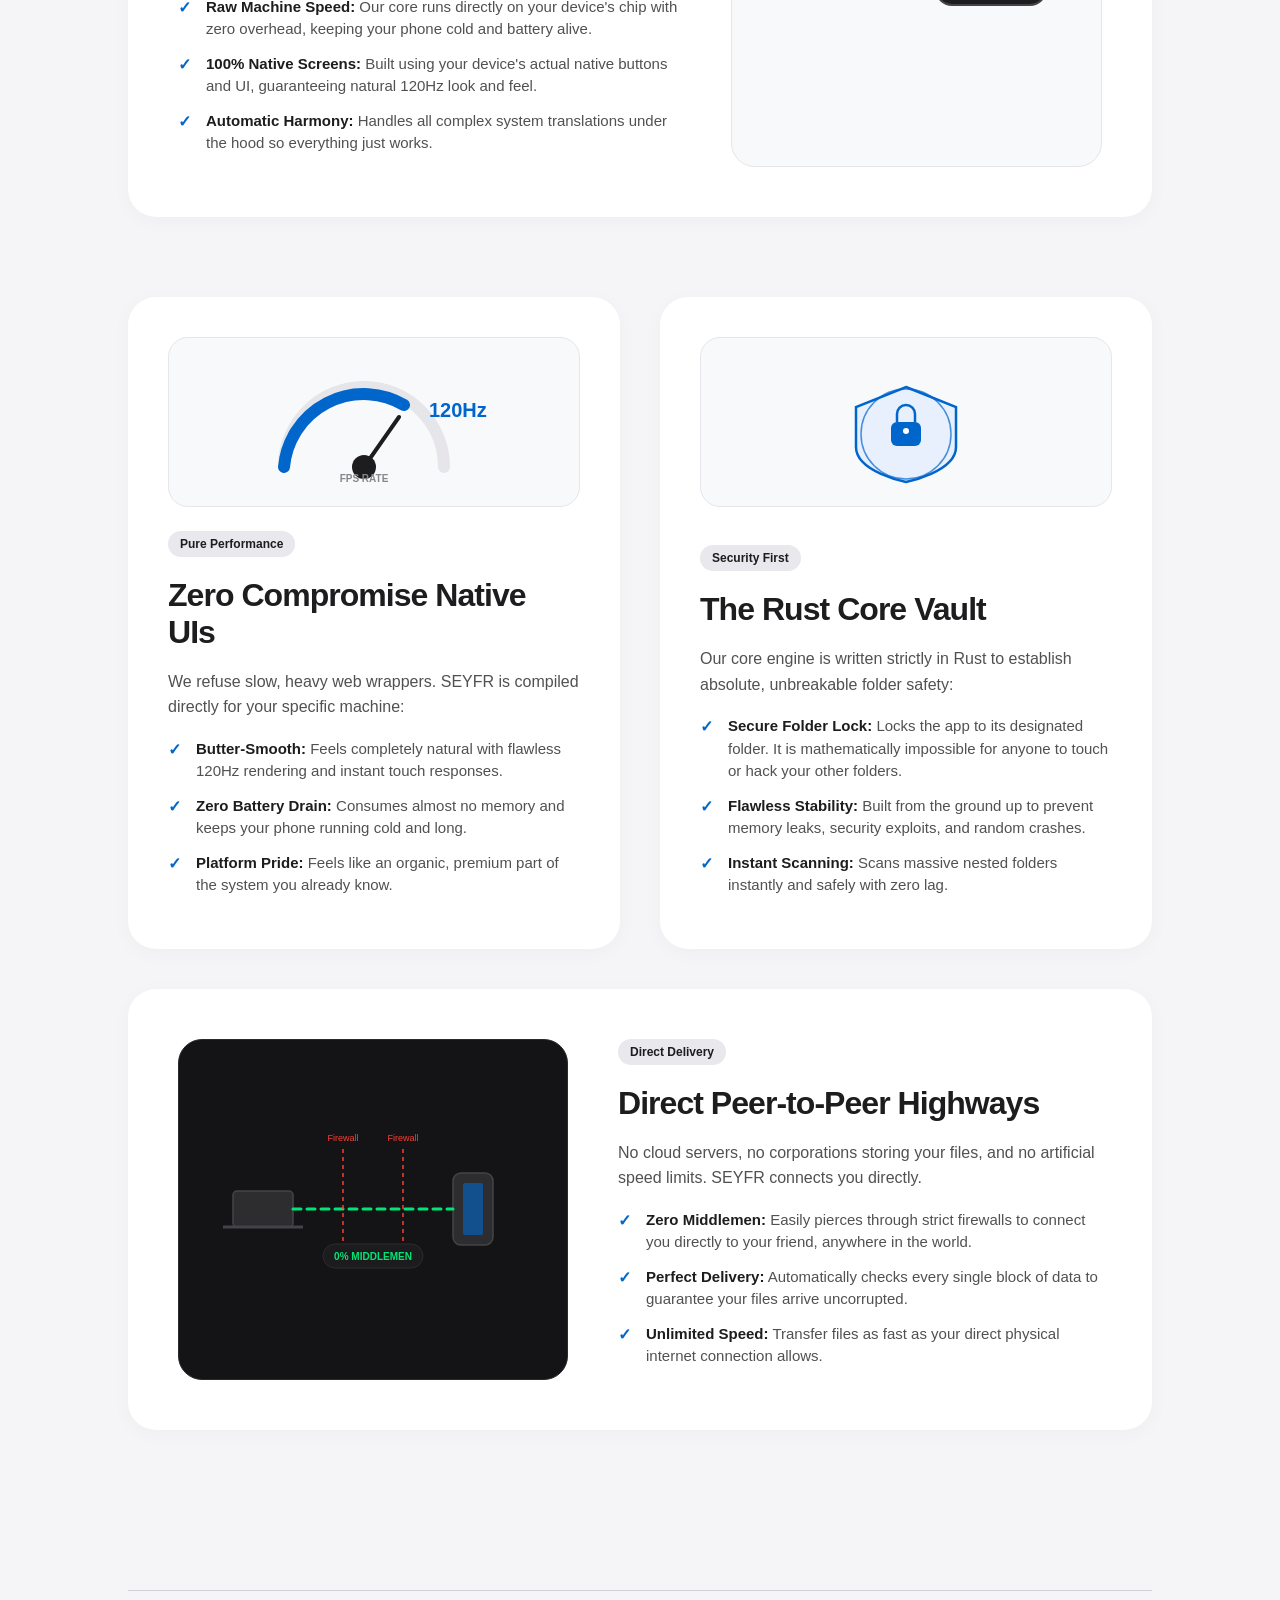
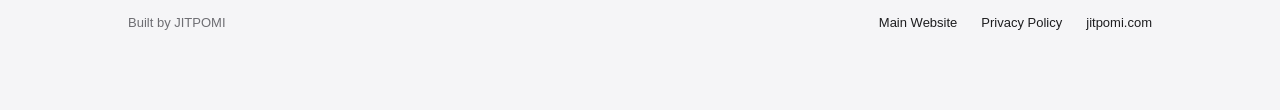
==== commit 223f965c: "fix: adjust SVG heights and coordinate layouts to prevent text overlap in blueprint diagram" ====
--- a/website/design.html
+++ b/website/design.html
@@ -494,37 +494,37 @@
              <text x="690" y="70" font-family="-apple-system, sans-serif" font-size="13" fill="#ffffff" text-anchor="middle" font-weight="600" dominant-baseline="middle">Linux (GTK 4)</text>
  
              <!-- Down Arrows from UI to FFI -->
-             <path class="blueprint-flow-line" d="M 95 95 L 95 155 L 320 155 L 320 175" stroke="#86868b" stroke-width="1.5" marker-end="url(#arrow)"/>
-             <path class="blueprint-flow-line" d="M 245 95 L 245 145 L 350 145 L 350 175" stroke="#86868b" stroke-width="1.5" marker-end="url(#arrow)"/>
-             <path class="blueprint-flow-line" d="M 395 95 L 395 175" stroke="#86868b" stroke-width="1.5" marker-end="url(#arrow)"/>
-             <path class="blueprint-flow-line" d="M 545 95 L 545 145 L 440 145 L 440 175" stroke="#86868b" stroke-width="1.5" marker-end="url(#arrow)"/>
-             <path class="blueprint-flow-line" d="M 690 95 L 690 155 L 470 155 L 470 175" stroke="#86868b" stroke-width="1.5" marker-end="url(#arrow)"/>
+             <path class="blueprint-flow-line" d="M 95 95 L 95 152 L 320 152 L 320 170" stroke="#86868b" stroke-width="1.5" marker-end="url(#arrow)"/>
+             <path class="blueprint-flow-line" d="M 245 95 L 245 142 L 350 142 L 350 170" stroke="#86868b" stroke-width="1.5" marker-end="url(#arrow)"/>
+             <path class="blueprint-flow-line" d="M 395 95 L 395 170" stroke="#86868b" stroke-width="1.5" marker-end="url(#arrow)"/>
+             <path class="blueprint-flow-line" d="M 545 95 L 545 142 L 440 142 L 440 170" stroke="#86868b" stroke-width="1.5" marker-end="url(#arrow)"/>
+             <path class="blueprint-flow-line" d="M 690 95 L 690 152 L 470 152 L 470 170" stroke="#86868b" stroke-width="1.5" marker-end="url(#arrow)"/>
  
              <!-- FFI Layer (Inside JFFI Envelope) -->
-             <rect class="pulsing-box" x="290" y="175" width="210" height="55" rx="12" fill="#0066cc" stroke="#0055a5" stroke-width="2"/>
-             <text x="395" y="202" font-family="-apple-system, sans-serif" font-size="14" fill="#ffffff" text-anchor="middle" font-weight="700">JFFI &amp; UniFFI Bridge</text>
-             <text x="395" y="218" font-family="-apple-system, sans-serif" font-size="11" fill="#cbe3ff" text-anchor="middle">Translates native commands to Rust instantly</text>
+             <rect class="pulsing-box" x="290" y="170" width="210" height="65" rx="12" fill="#0066cc" stroke="#0055a5" stroke-width="2"/>
+             <text x="395" y="196" font-family="-apple-system, sans-serif" font-size="14" fill="#ffffff" text-anchor="middle" font-weight="700">JFFI &amp; UniFFI Bridge</text>
+             <text x="395" y="214" font-family="-apple-system, sans-serif" font-size="11" fill="#cbe3ff" text-anchor="middle">Translates native commands to Rust instantly</text>
  
              <!-- Down Arrow from FFI to Core -->
-             <path d="M 395 230 L 395 280" stroke="#0066cc" stroke-width="2" marker-end="url(#blue-arrow)"/>
+             <path d="M 395 235 L 395 280" stroke="#0066cc" stroke-width="2" marker-end="url(#blue-arrow)"/>
  
              <!-- Core Layer (Inside JFFI Envelope) -->
-             <rect class="pulsing-box" x="250" y="280" width="290" height="55" rx="12" fill="#2d2d30" stroke="#444448" stroke-width="1.5"/>
-             <text x="395" y="305" font-family="-apple-system, sans-serif" font-size="14" fill="#ffffff" text-anchor="middle" font-weight="700">Shared Rust Core (seyfr-core)</text>
-             <text x="395" y="321" font-family="-apple-system, sans-serif" font-size="11" fill="#86868b" text-anchor="middle">Core Security Vault, Direct Transfer Manager</text>
+             <rect class="pulsing-box" x="250" y="280" width="290" height="65" rx="12" fill="#2d2d30" stroke="#444448" stroke-width="1.5"/>
+             <text x="395" y="306" font-family="-apple-system, sans-serif" font-size="14" fill="#ffffff" text-anchor="middle" font-weight="700">Shared Rust Core (seyfr-core)</text>
+             <text x="395" y="324" font-family="-apple-system, sans-serif" font-size="11" fill="#86868b" text-anchor="middle">Core Security Vault, Direct Transfer Manager</text>
  
              <!-- Down Arrows from Core to Network/Storage -->
-             <path class="blueprint-flow-line" d="M 345 335 L 345 385" stroke="#86868b" stroke-width="1.5" marker-end="url(#arrow)"/>
-             <path class="blueprint-flow-line" d="M 445 335 L 445 385" stroke="#86868b" stroke-width="1.5" marker-end="url(#arrow)"/>
+             <path class="blueprint-flow-line" d="M 345 345 L 345 385" stroke="#86868b" stroke-width="1.5" marker-end="url(#arrow)"/>
+             <path class="blueprint-flow-line" d="M 445 345 L 445 385" stroke="#86868b" stroke-width="1.5" marker-end="url(#arrow)"/>
  
              <!-- Network & Storage Layer (Bottom, outside JFFI) -->
-             <rect x="180" y="385" width="200" height="55" rx="10" fill="#141416" stroke="#2a2a2e" stroke-width="1.5"/>
+             <rect x="180" y="385" width="200" height="60" rx="10" fill="#141416" stroke="#2a2a2e" stroke-width="1.5"/>
              <text x="280" y="410" font-family="-apple-system, sans-serif" font-size="13" fill="#00e676" text-anchor="middle" font-weight="600">Iroh Direct Tunneling</text>
-             <text x="280" y="424" font-family="-apple-system, sans-serif" font-size="10" fill="#6e6e73" text-anchor="middle">Direct connections through firewalls</text>
- 
-             <rect x="410" y="385" width="200" height="55" rx="10" fill="#141416" stroke="#2a2a2e" stroke-width="1.5"/>
+             <text x="280" y="425" font-family="-apple-system, sans-serif" font-size="10" fill="#6e6e73" text-anchor="middle">Direct connections through firewalls</text>
+ 
+             <rect x="410" y="385" width="200" height="60" rx="10" fill="#141416" stroke="#2a2a2e" stroke-width="1.5"/>
              <text x="510" y="410" font-family="-apple-system, sans-serif" font-size="13" fill="#00e676" text-anchor="middle" font-weight="600">Block-by-Block Storage</text>
-             <text x="510" y="424" font-family="-apple-system, sans-serif" font-size="10" fill="#6e6e73" text-anchor="middle">Guarantees uncorrupted file delivery</text>
+             <text x="510" y="425" font-family="-apple-system, sans-serif" font-size="10" fill="#6e6e73" text-anchor="middle">Guarantees uncorrupted file delivery</text>
  
              <!-- Markers -->
              <defs>
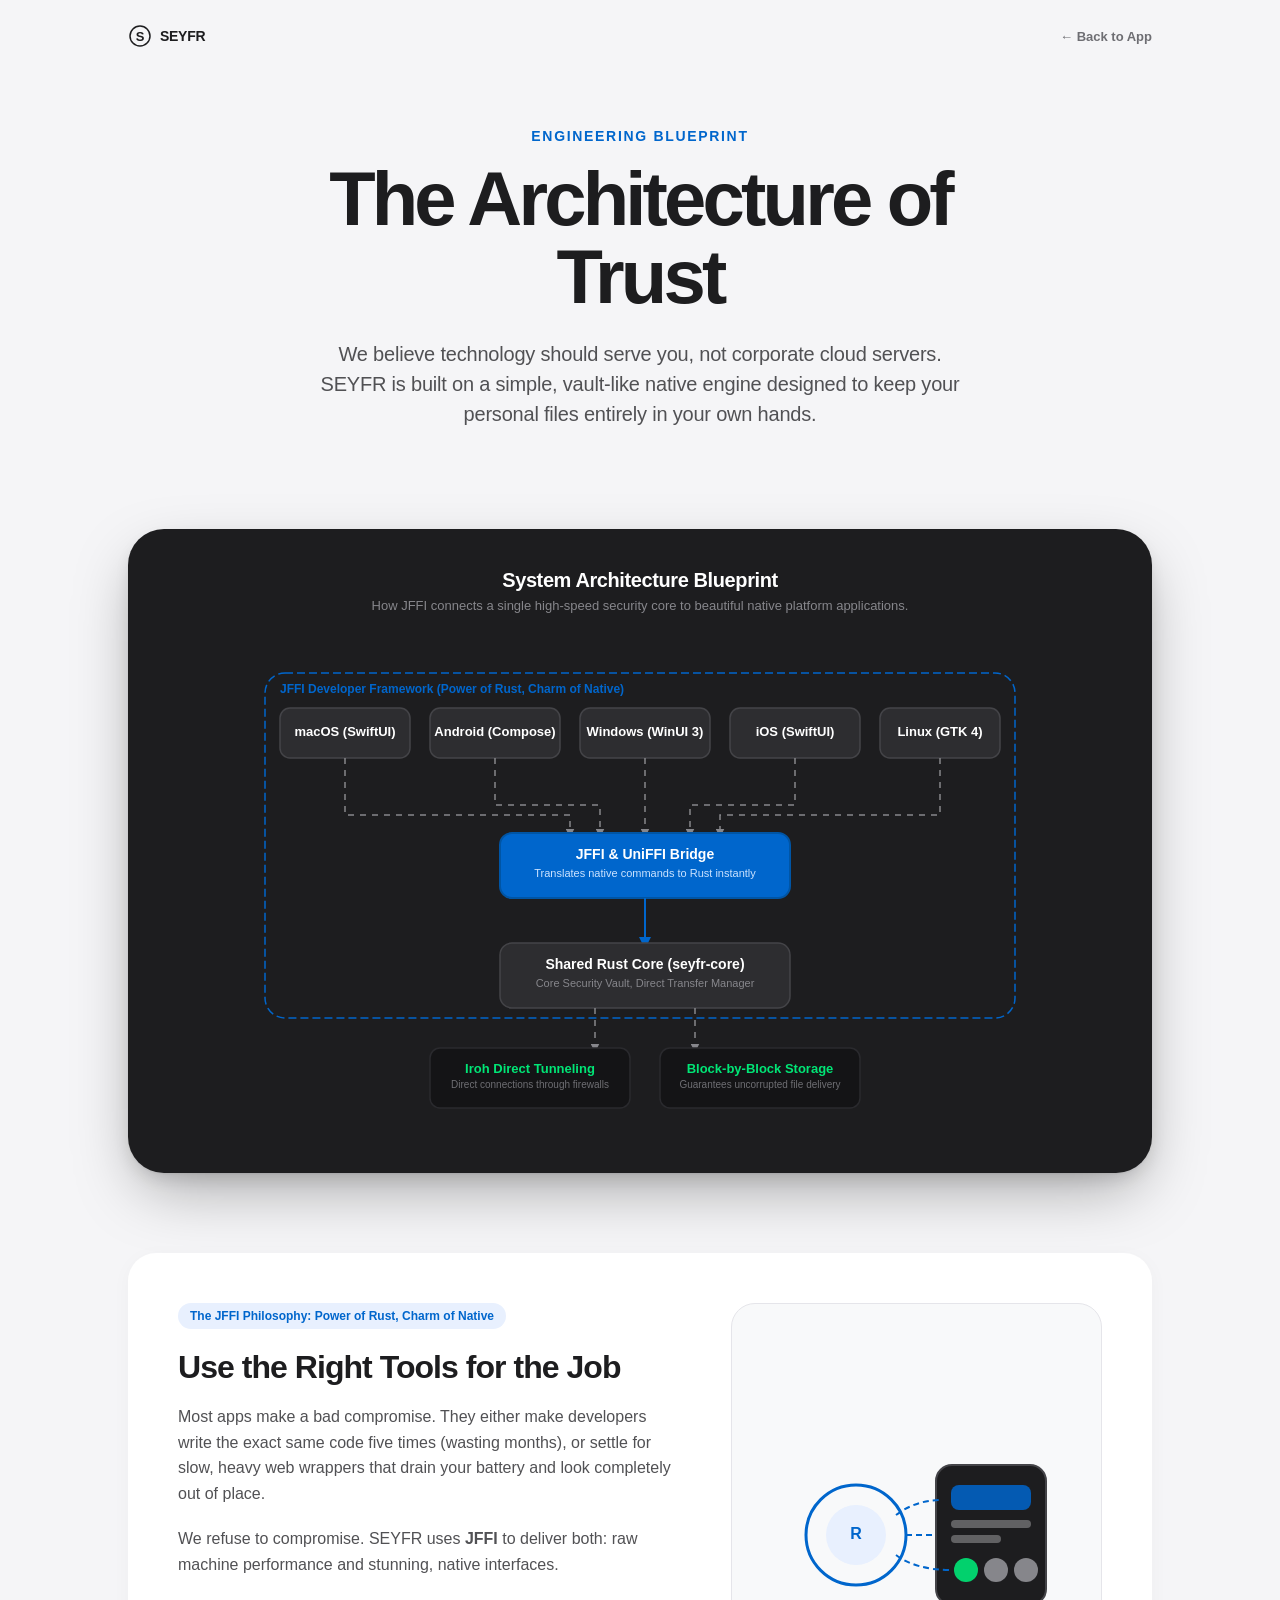
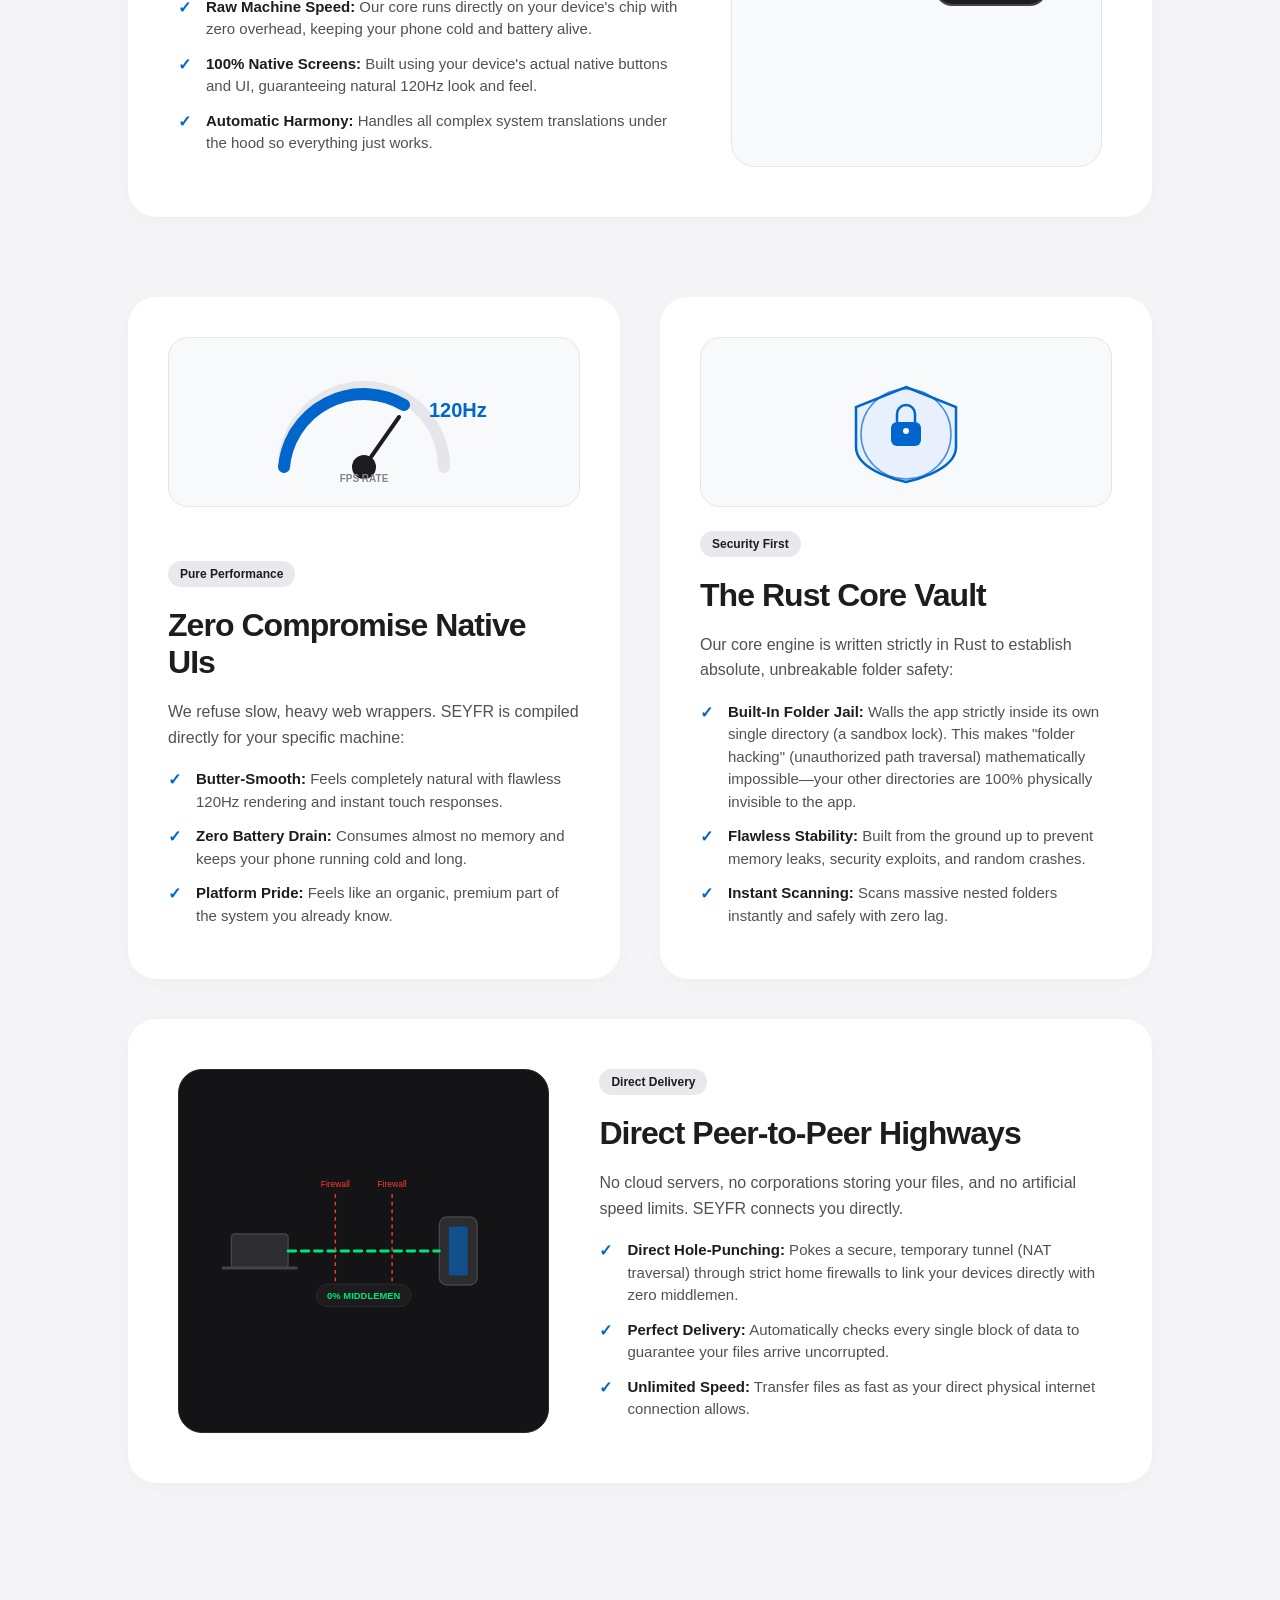
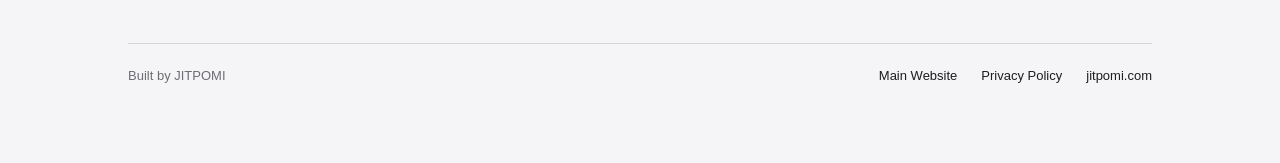
==== commit 1799c77d: "fix: resolve mobile navigation squishing and prevent card SVG horizontal overflow" ====
--- a/website/design.html
+++ b/website/design.html
@@ -408,6 +408,11 @@
       font-weight: 500;
     }
 
+    .visual-panel svg, .card-visual-header svg {
+      max-width: 100%;
+      height: auto;
+    }
+
     @media (max-width: 768px) {
       .split-layout, .split-layout-reverse {
         grid-template-columns: 1fr;
@@ -434,6 +439,25 @@
         gap: 16px;
         align-items: center;
         text-align: center;
+      }
+    }
+
+    @media (max-width: 560px) {
+      body {
+        overflow-x: hidden;
+      }
+      .wrap {
+        padding: 20px 18px 64px;
+      }
+      nav {
+        flex-direction: column;
+        gap: 12px;
+        align-items: center;
+        text-align: center;
+      }
+      .blueprint-card {
+        padding: 24px;
+        border-radius: 24px;
       }
     }
   </style>
@@ -501,7 +525,7 @@
              <path class="blueprint-flow-line" d="M 690 95 L 690 152 L 470 152 L 470 170" stroke="#86868b" stroke-width="1.5" marker-end="url(#arrow)"/>
  
              <!-- FFI Layer (Inside JFFI Envelope) -->
-             <rect class="pulsing-box" x="290" y="170" width="210" height="65" rx="12" fill="#0066cc" stroke="#0055a5" stroke-width="2"/>
+             <rect class="pulsing-box" x="250" y="170" width="290" height="65" rx="12" fill="#0066cc" stroke="#0055a5" stroke-width="2"/>
              <text x="395" y="196" font-family="-apple-system, sans-serif" font-size="14" fill="#ffffff" text-anchor="middle" font-weight="700">JFFI &amp; UniFFI Bridge</text>
              <text x="395" y="214" font-family="-apple-system, sans-serif" font-size="11" fill="#cbe3ff" text-anchor="middle">Translates native commands to Rust instantly</text>
  
@@ -628,7 +652,7 @@
             <h2>The Rust Core Vault</h2>
             <p>Our core engine is written strictly in Rust to establish absolute, unbreakable folder safety:</p>
             <ul class="highlights-list">
-              <li><strong>Secure Folder Lock:</strong> Locks the app to its designated folder. It is mathematically impossible for anyone to touch or hack your other folders.</li>
+              <li><strong>Built-In Folder Jail:</strong> Walls the app strictly inside its own single directory (a sandbox lock). This makes "folder hacking" (unauthorized path traversal) mathematically impossible—your other directories are 100% physically invisible to the app.</li>
               <li><strong>Flawless Stability:</strong> Built from the ground up to prevent memory leaks, security exploits, and random crashes.</li>
               <li><strong>Instant Scanning:</strong> Scans massive nested folders instantly and safely with zero lag.</li>
             </ul>
@@ -666,7 +690,7 @@
                 No cloud servers, no corporations storing your files, and no artificial speed limits. SEYFR connects you directly.
               </p>
               <ul class="highlights-list">
-                <li><strong>Zero Middlemen:</strong> Easily pierces through strict firewalls to connect you directly to your friend, anywhere in the world.</li>
+                <li><strong>Direct Hole-Punching:</strong> Pokes a secure, temporary tunnel (NAT traversal) through strict home firewalls to link your devices directly with zero middlemen.</li>
                 <li><strong>Perfect Delivery:</strong> Automatically checks every single block of data to guarantee your files arrive uncorrupted.</li>
                 <li><strong>Unlimited Speed:</strong> Transfer files as fast as your direct physical internet connection allows.</li>
               </ul>
